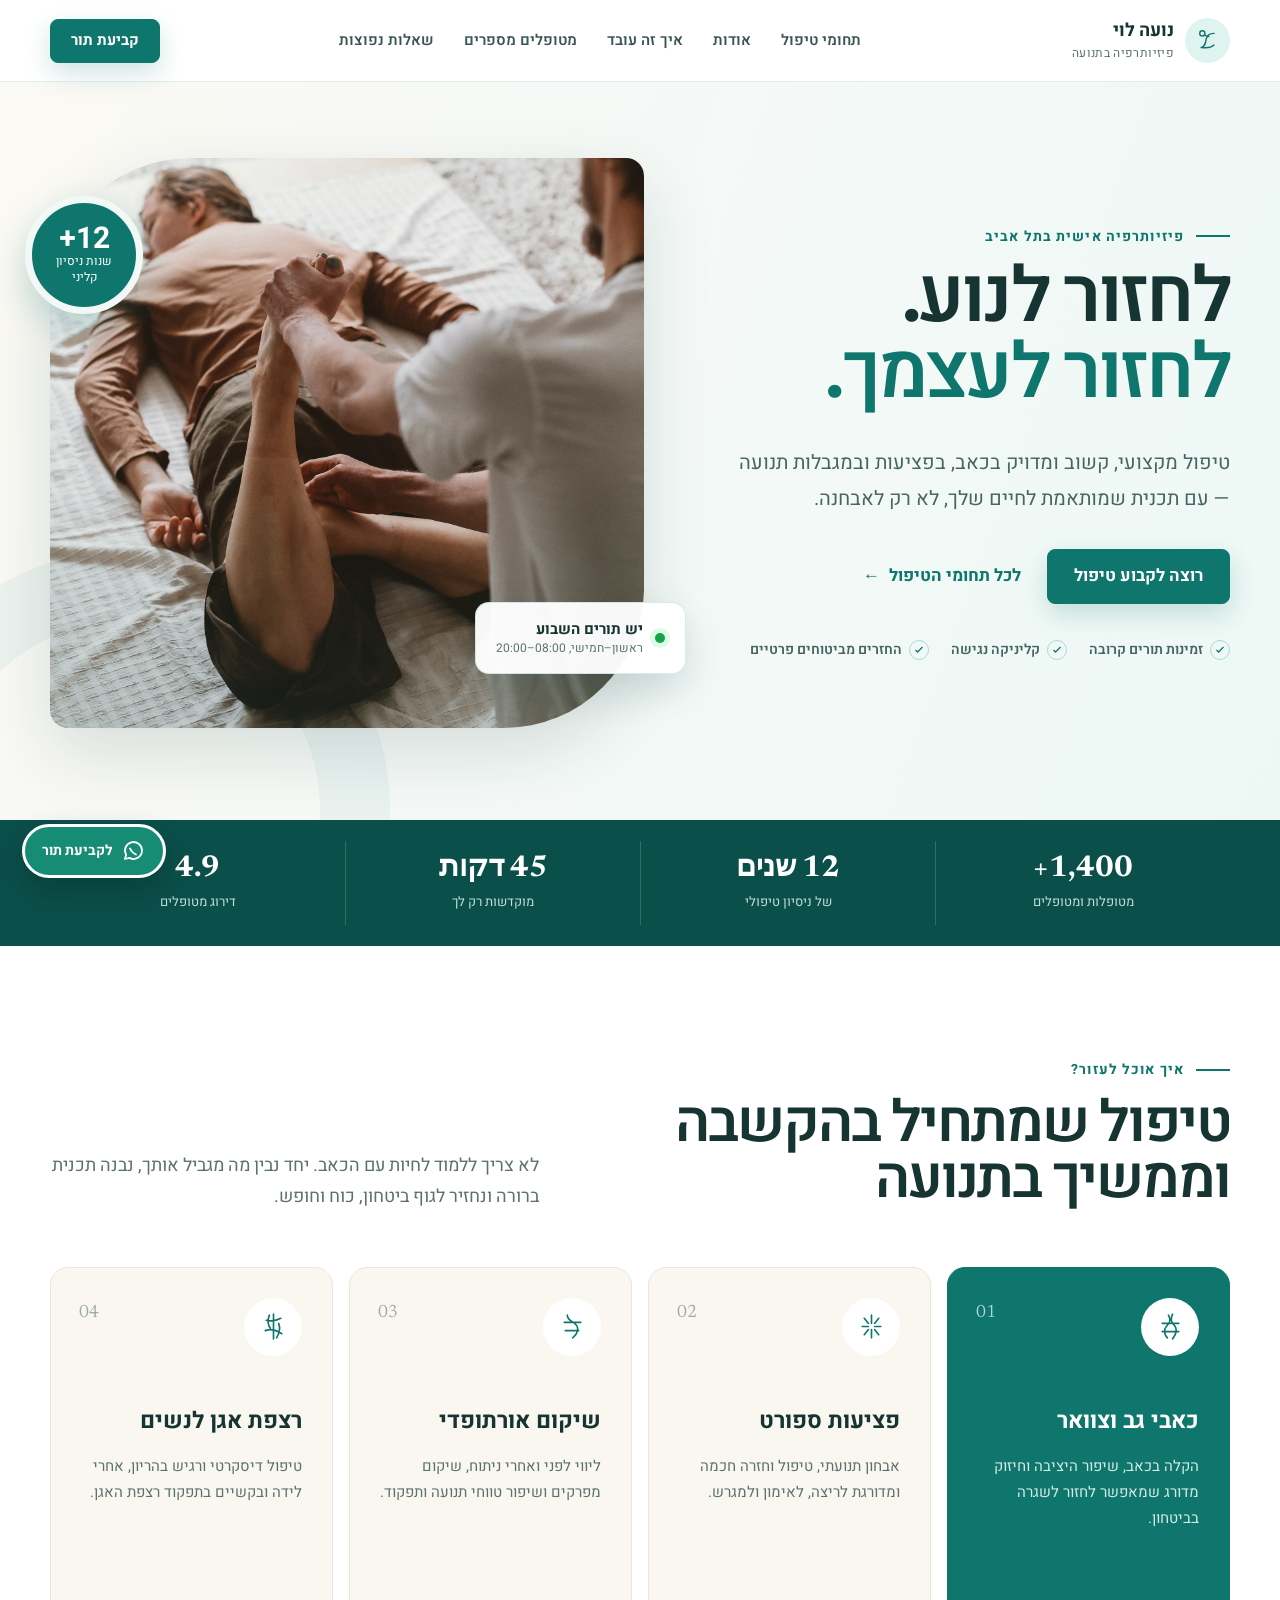
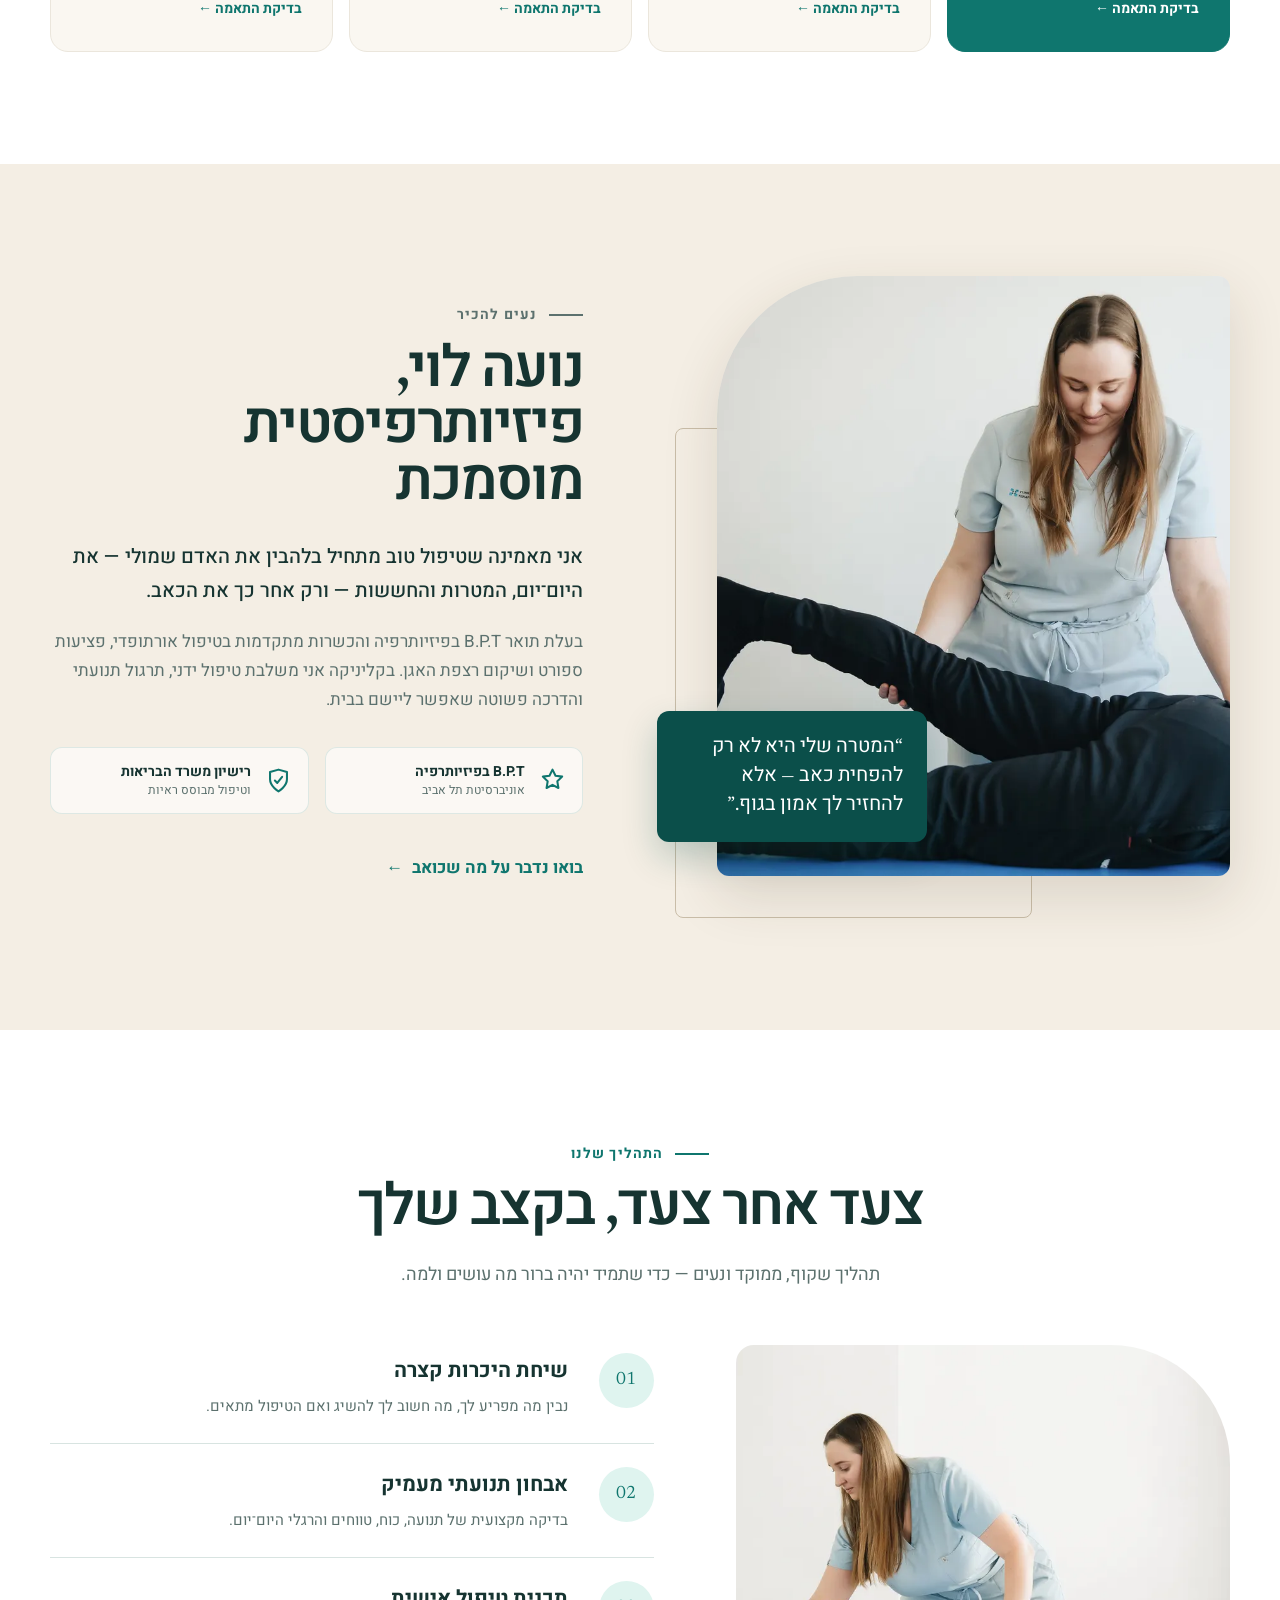
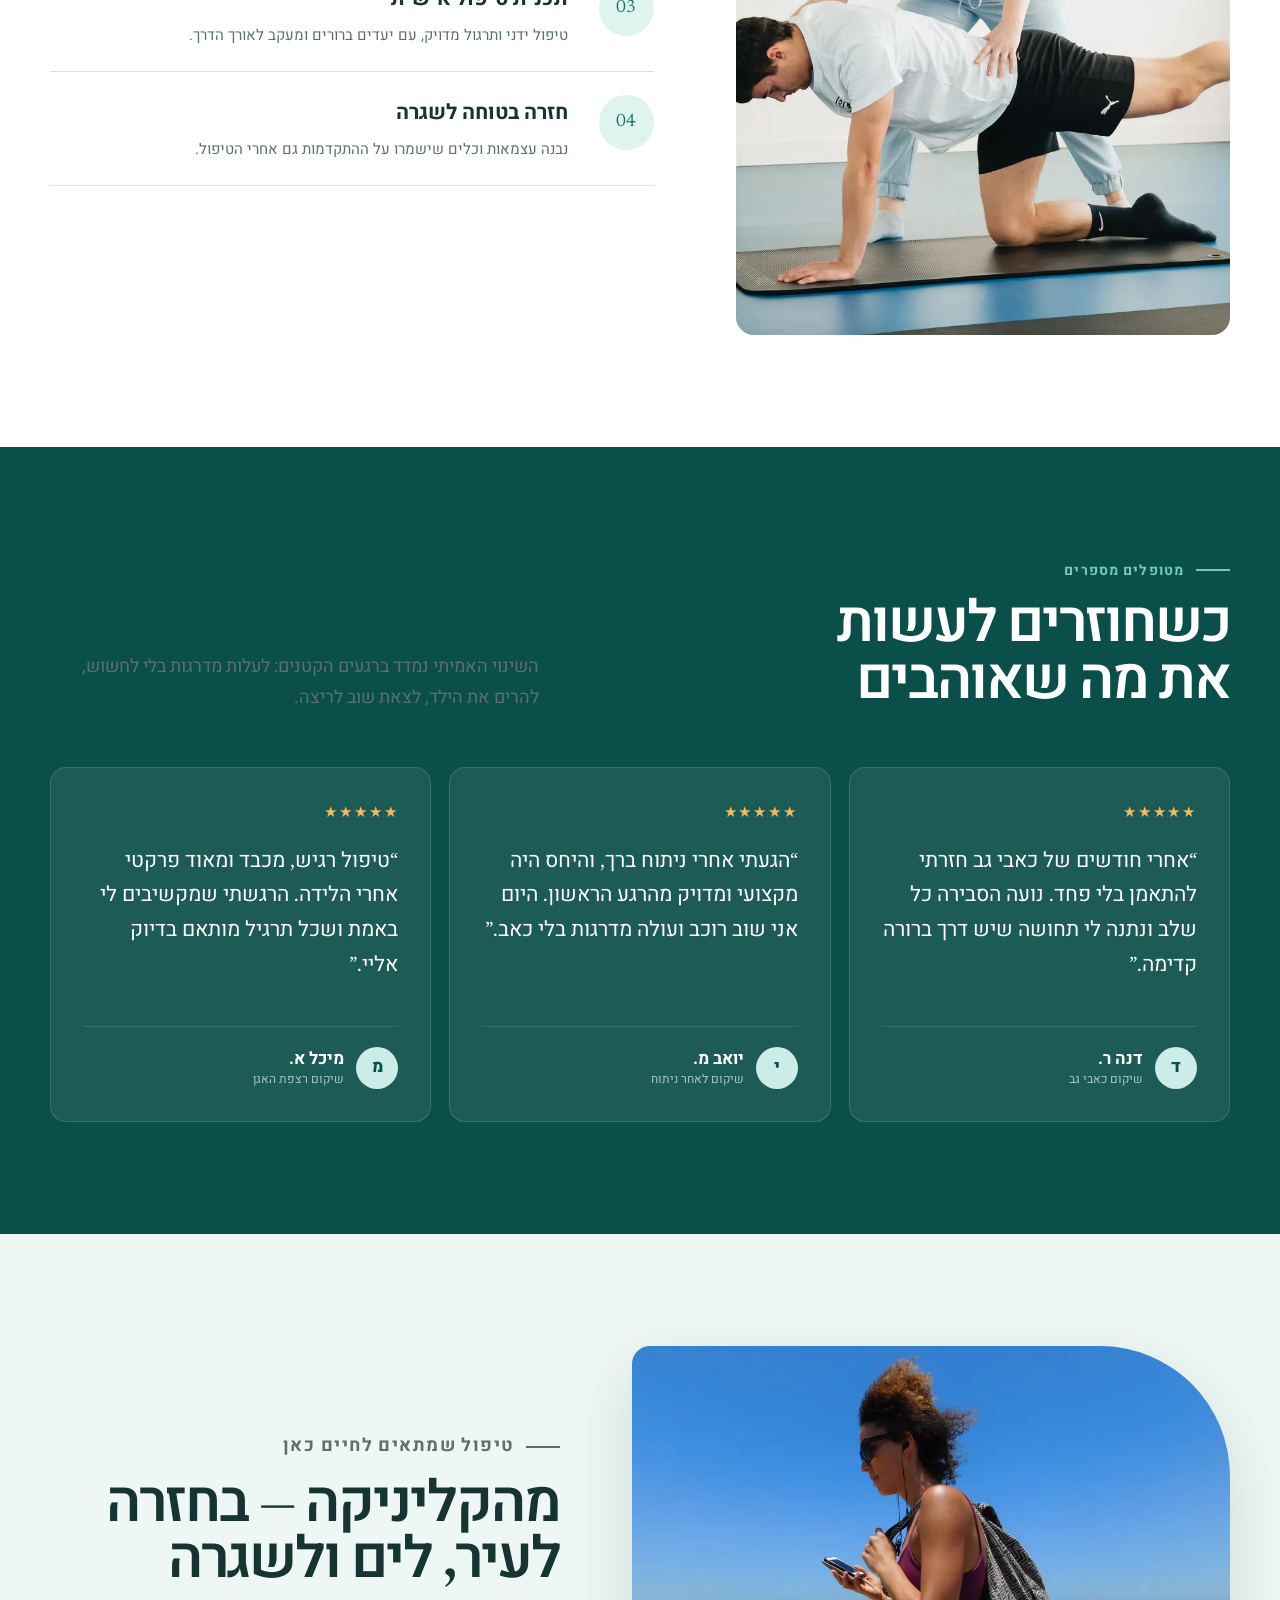
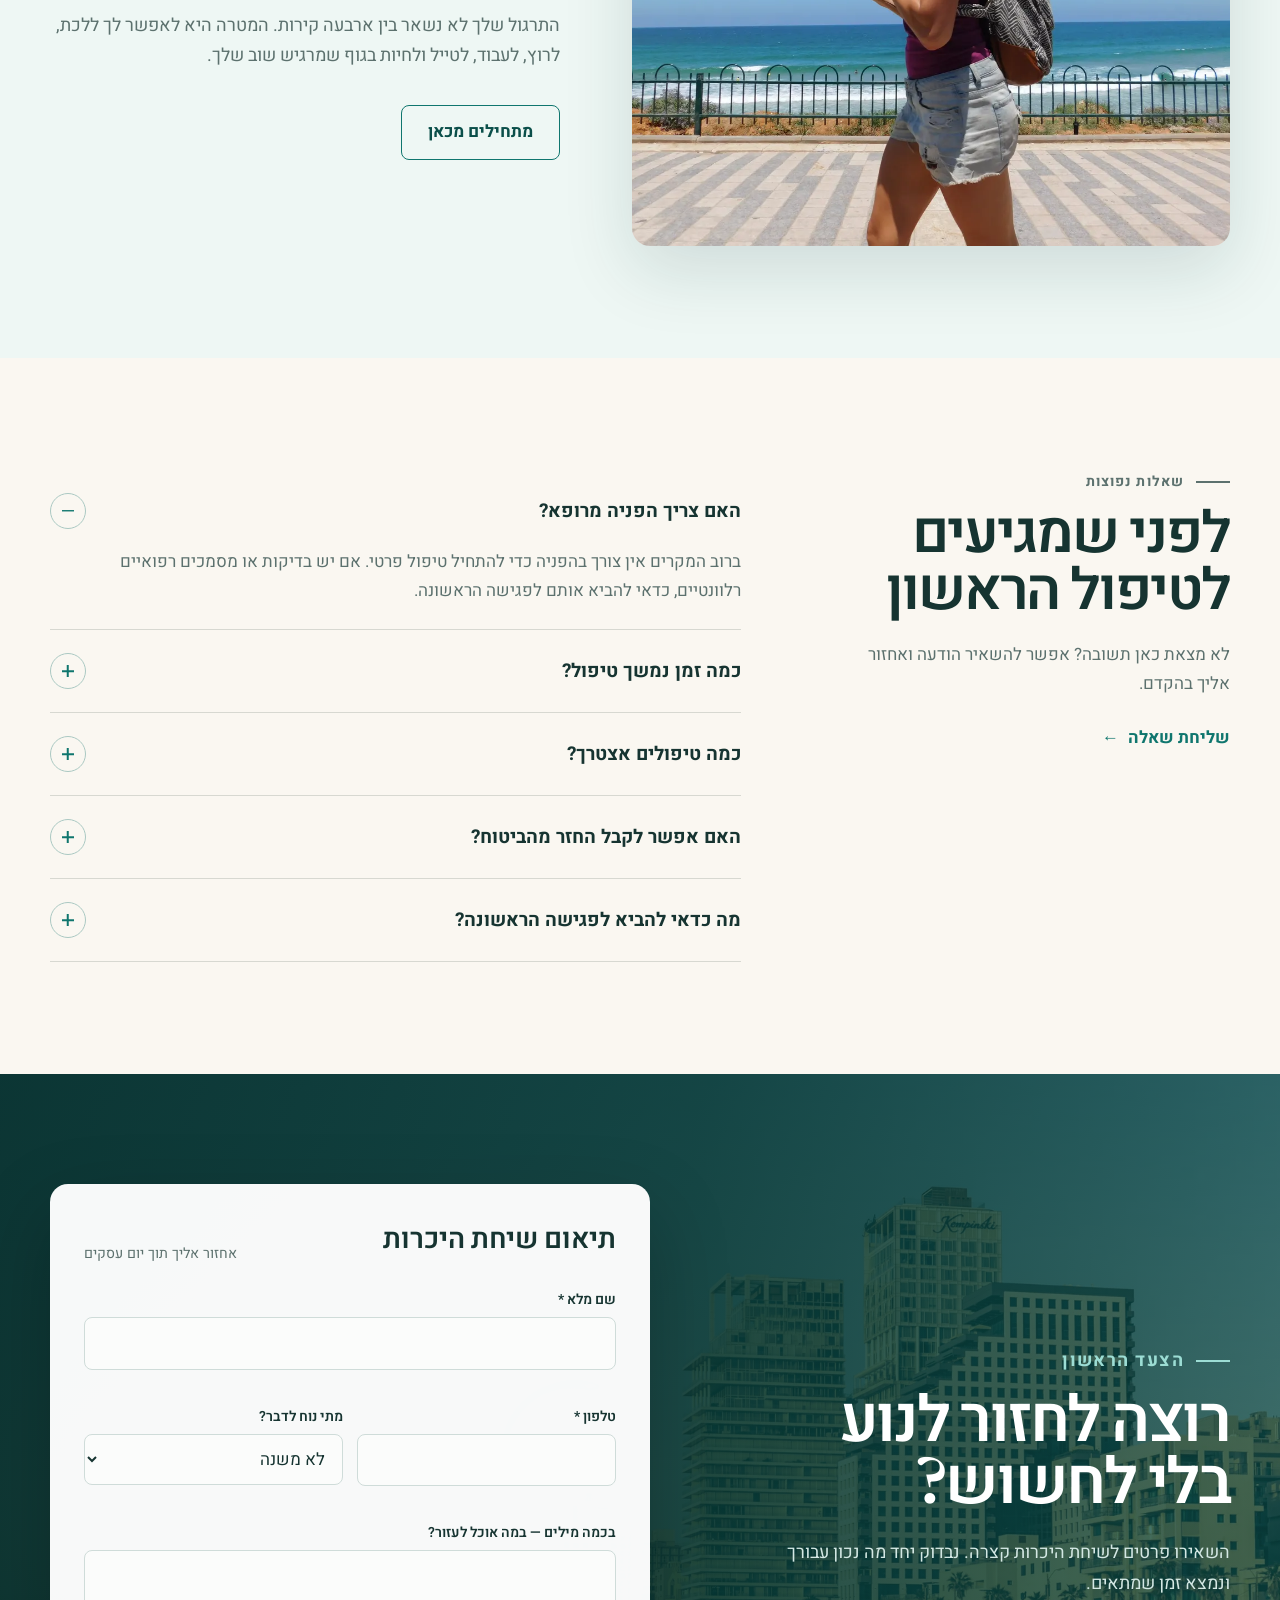
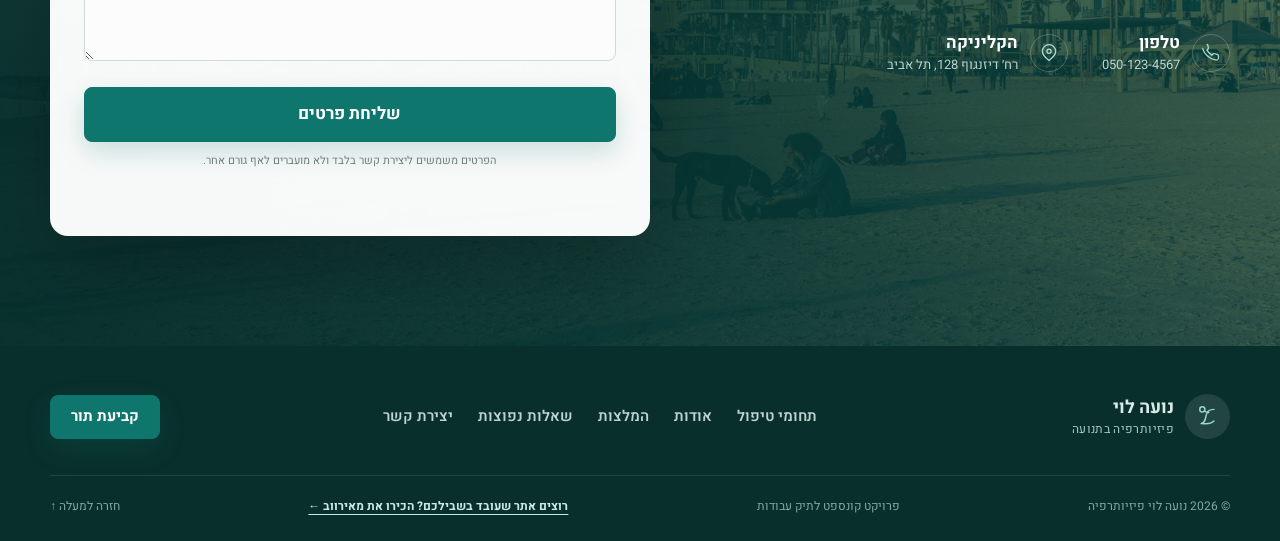
==== noa-physio-demo/index.html @ e61e82a4 "Host physiotherapy demo under Meirweb domain" ====
<!doctype html>
<html lang="he" dir="rtl">
<head>
  <meta charset="utf-8">
  <meta name="viewport" content="width=device-width, initial-scale=1">
  <meta name="theme-color" content="#0f766e">
  <meta name="description" content="נועה לוי — פיזיותרפיה אישית בתל אביב. טיפול בכאבים, פציעות ספורט ושיקום אורתופדי בגישה מקצועית וקשובה.">
  <title>נועה לוי | פיזיותרפיה בתל אביב</title>
  <link rel="preconnect" href="https://fonts.googleapis.com">
  <link rel="preconnect" href="https://fonts.gstatic.com" crossorigin>
  <link href="https://fonts.googleapis.com/css2?family=Heebo:wght@400;500;600;700;800&amp;family=Newsreader:opsz,wght@6..72,600&amp;display=swap" rel="stylesheet">
  <link rel="stylesheet" href="styles.css">
</head>
<body>
  <a class="skip-link" href="#main">דלגו לתוכן המרכזי</a>

  <header class="site-header" id="top">
    <div class="container nav-wrap">
      <a class="brand" href="#top" aria-label="נועה לוי פיזיותרפיה — דף הבית">
        <span class="brand-mark" aria-hidden="true">
          <svg viewBox="0 0 48 48" fill="none"><path d="M14 35c6-1 7-7 8-13 1-5 4-9 12-9M14 35c8 0 14 2 20-4M19 15c2 2 4 3 7 3"/><circle cx="16" cy="13" r="4"/></svg>
        </span>
        <span><strong>נועה לוי</strong><small>פיזיותרפיה בתנועה</small></span>
      </a>

      <button class="menu-toggle" type="button" aria-expanded="false" aria-controls="site-nav" aria-label="פתיחת תפריט">
        <span></span><span></span><span></span>
      </button>

      <nav class="site-nav" id="site-nav" aria-label="ניווט ראשי">
        <a href="#treatments">תחומי טיפול</a>
        <a href="#about">אודות</a>
        <a href="#process">איך זה עובד</a>
        <a href="#stories">מטופלים מספרים</a>
        <a href="#faq">שאלות נפוצות</a>
      </nav>

      <a class="button button-small nav-cta" href="#contact">קביעת תור</a>
    </div>
  </header>

  <main id="main">
    <section class="hero">
      <div class="container hero-grid">
        <div class="hero-copy">
          <div class="eyebrow"><span></span> פיזיותרפיה אישית בתל אביב</div>
          <h1>לחזור לנוע.<br><em>לחזור לעצמך.</em></h1>
          <p class="hero-lead">טיפול מקצועי, קשוב ומדויק בכאב, בפציעות ובמגבלות תנועה — עם תכנית שמותאמת לחיים שלך, לא רק לאבחנה.</p>
          <div class="hero-actions">
            <a class="button" href="#contact">רוצה לקבוע טיפול</a>
            <a class="text-link" href="#treatments">לכל תחומי הטיפול <span aria-hidden="true">←</span></a>
          </div>
          <ul class="hero-trust" aria-label="יתרונות הקליניקה">
            <li><svg viewBox="0 0 24 24" aria-hidden="true"><path d="m5 12 4 4L19 6"/></svg> זמינות תורים קרובה</li>
            <li><svg viewBox="0 0 24 24" aria-hidden="true"><path d="m5 12 4 4L19 6"/></svg> קליניקה נגישה</li>
            <li><svg viewBox="0 0 24 24" aria-hidden="true"><path d="m5 12 4 4L19 6"/></svg> החזרים מביטוחים פרטיים</li>
          </ul>
        </div>

        <div class="hero-media">
          <div class="hero-image-wrap">
            <img src="assets/images/hero-therapy.webp" alt="פיזיותרפיסטית מסייעת למטופלת בתרגיל מתיחה" width="1800" height="1200">
          </div>
          <div class="availability-card">
            <span class="status-dot" aria-hidden="true"></span>
            <div><strong>יש תורים השבוע</strong><small>ראשון–חמישי, 08:00–20:00</small></div>
          </div>
          <div class="experience-badge"><strong>12+</strong><span>שנות ניסיון<br>קליני</span></div>
        </div>
      </div>
      <div class="hero-shape" aria-hidden="true"></div>
    </section>

    <section class="trust-strip" aria-label="נתוני הקליניקה">
      <div class="container trust-grid">
        <div><strong>1,400+</strong><span>מטופלות ומטופלים</span></div>
        <div><strong>12 שנים</strong><span>של ניסיון טיפולי</span></div>
        <div><strong>45 דקות</strong><span>מוקדשות רק לך</span></div>
        <div><strong>4.9</strong><span>דירוג מטופלים</span></div>
      </div>
    </section>

    <section class="section treatments" id="treatments">
      <div class="container">
        <div class="section-heading split-heading">
          <div><p class="eyebrow"><span></span> איך אוכל לעזור?</p><h2>טיפול שמתחיל בהקשבה<br>וממשיך בתנועה</h2></div>
          <p>לא צריך ללמוד לחיות עם הכאב. יחד נבין מה מגביל אותך, נבנה תכנית ברורה ונחזיר לגוף ביטחון, כוח וחופש.</p>
        </div>

        <div class="treatment-grid">
          <article class="treatment-card featured">
            <div class="icon-circle"><svg viewBox="0 0 32 32" aria-hidden="true"><path d="M18 4c-2 4-2 7 1 10 4 4 3 9-1 14M14 5c3 5 1 8-2 11-3 3-2 8 1 11M8 13h16M8 21h16"/></svg></div>
            <span class="card-number">01</span><h3>כאבי גב וצוואר</h3><p>הקלה בכאב, שיפור היציבה וחיזוק מדורג שמאפשר לחזור לשגרה בביטחון.</p><a href="#contact">בדיקת התאמה <span aria-hidden="true">←</span></a>
          </article>
          <article class="treatment-card">
            <div class="icon-circle"><svg viewBox="0 0 32 32" aria-hidden="true"><path d="M16 5v8m0 6v8M9 8l4 5m6 6 4 5M23 8l-4 5m-6 6-4 5M7 16h6m6 0h6"/></svg></div>
            <span class="card-number">02</span><h3>פציעות ספורט</h3><p>אבחון תנועתי, טיפול וחזרה חכמה ומדורגת לריצה, לאימון ולמגרש.</p><a href="#contact">בדיקת התאמה <span aria-hidden="true">←</span></a>
          </article>
          <article class="treatment-card">
            <div class="icon-circle"><svg viewBox="0 0 32 32" aria-hidden="true"><path d="M11 5c0 7 10 6 10 13 0 4-2 7-5 9M8 12h16M9 20h13"/></svg></div>
            <span class="card-number">03</span><h3>שיקום אורתופדי</h3><p>ליווי לפני ואחרי ניתוח, שיקום מפרקים ושיפור טווחי תנועה ותפקוד.</p><a href="#contact">בדיקת התאמה <span aria-hidden="true">←</span></a>
          </article>
          <article class="treatment-card">
            <div class="icon-circle"><svg viewBox="0 0 32 32" aria-hidden="true"><path d="M16 4v24M9 10c5 1 9 1 14-2M8 20c5-2 10-1 16 3M12 5c-2 5-2 9 1 13M21 13c2 5 1 9-2 14"/></svg></div>
            <span class="card-number">04</span><h3>רצפת אגן לנשים</h3><p>טיפול דיסקרטי ורגיש בהריון, אחרי לידה ובקשיים בתפקוד רצפת האגן.</p><a href="#contact">בדיקת התאמה <span aria-hidden="true">←</span></a>
          </article>
        </div>
      </div>
    </section>

    <section class="section about" id="about">
      <div class="container about-grid">
        <div class="about-media">
          <img src="assets/images/about-therapy.webp" alt="טיפול פיזיותרפיה אישי בקליניקה" width="1400" height="933" loading="lazy">
          <div class="quote-note">“המטרה שלי היא לא רק להפחית כאב — אלא להחזיר לך אמון בגוף.”</div>
        </div>
        <div class="about-copy">
          <p class="eyebrow"><span></span> נעים להכיר</p>
          <h2>נועה לוי,<br>פיזיותרפיסטית מוסמכת</h2>
          <p class="large-copy">אני מאמינה שטיפול טוב מתחיל בלהבין את האדם שמולי — את היום־יום, המטרות והחששות — ורק אחר כך את הכאב.</p>
          <p>בעלת תואר B.P.T בפיזיותרפיה והכשרות מתקדמות בטיפול אורתופדי, פציעות ספורט ושיקום רצפת האגן. בקליניקה אני משלבת טיפול ידני, תרגול תנועתי והדרכה פשוטה שאפשר ליישם בבית.</p>
          <ul class="credentials">
            <li><svg viewBox="0 0 24 24" aria-hidden="true"><path d="m12 3 2.5 5 5.5.8-4 3.9.9 5.5L12 15.6 7.1 18.2l.9-5.5-4-3.9L9.5 8z"/></svg><span><strong>B.P.T בפיזיותרפיה</strong><small>אוניברסיטת תל אביב</small></span></li>
            <li><svg viewBox="0 0 24 24" aria-hidden="true"><path d="M12 21s7-4 7-10V5l-7-2-7 2v6c0 6 7 10 7 10Z"/><path d="m9 12 2 2 4-5"/></svg><span><strong>רישיון משרד הבריאות</strong><small>וטיפול מבוסס ראיות</small></span></li>
          </ul>
          <a class="text-link" href="#contact">בואו נדבר על מה שכואב <span aria-hidden="true">←</span></a>
        </div>
      </div>
    </section>

    <section class="section process" id="process">
      <div class="container">
        <div class="section-heading centered"><p class="eyebrow"><span></span> התהליך שלנו</p><h2>צעד אחר צעד, בקצב שלך</h2><p>תהליך שקוף, ממוקד ונעים — כדי שתמיד יהיה ברור מה עושים ולמה.</p></div>
        <div class="process-layout">
          <div class="process-image"><img src="assets/images/exercise-session.webp" alt="פיזיותרפיסטית מדריכה מטופל בתרגול שיקומי" width="1400" height="933" loading="lazy"></div>
          <ol class="steps-list">
            <li><span>01</span><div><h3>שיחת היכרות קצרה</h3><p>נבין מה מפריע לך, מה חשוב לך להשיג ואם הטיפול מתאים.</p></div></li>
            <li><span>02</span><div><h3>אבחון תנועתי מעמיק</h3><p>בדיקה מקצועית של תנועה, כוח, טווחים והרגלי היום־יום.</p></div></li>
            <li><span>03</span><div><h3>תכנית טיפול אישית</h3><p>טיפול ידני ותרגול מדויק, עם יעדים ברורים ומעקב לאורך הדרך.</p></div></li>
            <li><span>04</span><div><h3>חזרה בטוחה לשגרה</h3><p>נבנה עצמאות וכלים שישמרו על ההתקדמות גם אחרי הטיפול.</p></div></li>
          </ol>
        </div>
      </div>
    </section>

    <section class="section stories" id="stories">
      <div class="container">
        <div class="section-heading split-heading light-heading">
          <div><p class="eyebrow"><span></span> מטופלים מספרים</p><h2>כשחוזרים לעשות<br>את מה שאוהבים</h2></div>
          <p>השינוי האמיתי נמדד ברגעים הקטנים: לעלות מדרגות בלי לחשוש, להרים את הילד, לצאת שוב לריצה.</p>
        </div>
        <div class="stories-grid">
          <article class="story-card"><div class="stars" aria-label="5 מתוך 5 כוכבים">★★★★★</div><blockquote>“אחרי חודשים של כאבי גב חזרתי להתאמן בלי פחד. נועה הסבירה כל שלב ונתנה לי תחושה שיש דרך ברורה קדימה.”</blockquote><div class="story-person"><span>ד</span><div><strong>דנה ר.</strong><small>שיקום כאבי גב</small></div></div></article>
          <article class="story-card"><div class="stars" aria-label="5 מתוך 5 כוכבים">★★★★★</div><blockquote>“הגעתי אחרי ניתוח ברך, והיחס היה מקצועי ומדויק מהרגע הראשון. היום אני שוב רוכב ועולה מדרגות בלי כאב.”</blockquote><div class="story-person"><span>י</span><div><strong>יואב מ.</strong><small>שיקום לאחר ניתוח</small></div></div></article>
          <article class="story-card"><div class="stars" aria-label="5 מתוך 5 כוכבים">★★★★★</div><blockquote>“טיפול רגיש, מכבד ומאוד פרקטי אחרי הלידה. הרגשתי שמקשיבים לי באמת ושכל תרגיל מותאם בדיוק אליי.”</blockquote><div class="story-person"><span>מ</span><div><strong>מיכל א.</strong><small>שיקום רצפת האגן</small></div></div></article>
        </div>
      </div>
    </section>

    <section class="section local-life">
      <div class="container local-grid">
        <div class="local-photo"><img src="assets/images/active-life.webp" alt="אישה הולכת לאורך חוף תל אביב ביום שמש" width="1200" height="800" loading="lazy"></div>
        <div class="local-copy"><p class="eyebrow"><span></span> טיפול שמתאים לחיים כאן</p><h2>מהקליניקה — בחזרה לעיר, לים ולשגרה</h2><p>התרגול שלך לא נשאר בין ארבעה קירות. המטרה היא לאפשר לך ללכת, לרוץ, לעבוד, לטייל ולחיות בגוף שמרגיש שוב שלך.</p><a class="button button-outline" href="#contact">מתחילים מכאן</a></div>
      </div>
    </section>

    <section class="section faq" id="faq">
      <div class="container faq-grid">
        <div class="faq-heading"><p class="eyebrow"><span></span> שאלות נפוצות</p><h2>לפני שמגיעים<br>לטיפול הראשון</h2><p>לא מצאת כאן תשובה? אפשר להשאיר הודעה ואחזור אליך בהקדם.</p><a class="text-link" href="#contact">שליחת שאלה <span aria-hidden="true">←</span></a></div>
        <div class="accordion">
          <details open><summary>האם צריך הפניה מרופא?<span aria-hidden="true"></span></summary><p>ברוב המקרים אין צורך בהפניה כדי להתחיל טיפול פרטי. אם יש בדיקות או מסמכים רפואיים רלוונטיים, כדאי להביא אותם לפגישה הראשונה.</p></details>
          <details><summary>כמה זמן נמשך טיפול?<span aria-hidden="true"></span></summary><p>פגישה ראשונה נמשכת כ־60 דקות וכוללת תשאול ואבחון. טיפולי המשך נמשכים כ־45 דקות.</p></details>
          <details><summary>כמה טיפולים אצטרך?<span aria-hidden="true"></span></summary><p>מספר הטיפולים משתנה לפי סוג הבעיה, משך הכאב והמטרות שלך. לאחר האבחון נגדיר יחד הערכה ותכנית ברורה.</p></details>
          <details><summary>האם אפשר לקבל החזר מהביטוח?<span aria-hidden="true"></span></summary><p>מבוטחים רבים זכאים להחזר דרך ביטוחים פרטיים. בסיום הטיפול תקבלו חשבונית מסודרת להגשה לחברת הביטוח.</p></details>
          <details><summary>מה כדאי להביא לפגישה הראשונה?<span aria-hidden="true"></span></summary><p>בגדים נוחים שמאפשרים תנועה, בדיקות הדמיה או מסמכים רלוונטיים, ורשימה קצרה של הדברים שהיית רוצה לחזור לעשות.</p></details>
        </div>
      </div>
    </section>

    <section class="contact-section" id="contact">
      <div class="contact-bg" aria-hidden="true"><img src="assets/images/tel-aviv.webp" alt="" loading="lazy"></div>
      <div class="container contact-grid">
        <div class="contact-copy">
          <p class="eyebrow light"><span></span> הצעד הראשון</p>
          <h2>רוצה לחזור לנוע<br>בלי לחשוש?</h2>
          <p>השאירו פרטים לשיחת היכרות קצרה. נבדוק יחד מה נכון עבורך ונמצא זמן שמתאים.</p>
          <ul class="contact-details">
            <li><svg viewBox="0 0 24 24" aria-hidden="true"><path d="M21 15.5v3a2 2 0 0 1-2.2 2 19.8 19.8 0 0 1-8.6-3.1 19.4 19.4 0 0 1-6-6A19.8 19.8 0 0 1 1.1 2.8 2 2 0 0 1 3.1.6h3a2 2 0 0 1 2 1.7c.1 1 .4 2 .7 2.9a2 2 0 0 1-.4 2.1L7.1 8.6a16 16 0 0 0 6 6l1.3-1.3a2 2 0 0 1 2.1-.4c1 .4 1.9.6 2.9.7a2 2 0 0 1 1.6 1.9Z"/></svg><span><strong>טלפון</strong><small>050-123-4567</small></span></li>
            <li><svg viewBox="0 0 24 24" aria-hidden="true"><path d="M20 10c0 5-8 11-8 11S4 15 4 10a8 8 0 1 1 16 0Z"/><circle cx="12" cy="10" r="2.5"/></svg><span><strong>הקליניקה</strong><small>רח׳ דיזנגוף 128, תל אביב</small></span></li>
          </ul>
        </div>
        <form class="contact-form" id="appointment-form" novalidate>
          <div class="form-heading"><span>תיאום שיחת היכרות</span><small>אחזור אליך תוך יום עסקים</small></div>
          <div class="field"><label for="full-name">שם מלא *</label><input id="full-name" name="name" type="text" autocomplete="name" required><small class="field-error" id="name-error"></small></div>
          <div class="form-row">
            <div class="field"><label for="phone">טלפון *</label><input id="phone" name="phone" type="tel" inputmode="tel" autocomplete="tel" required><small class="field-error" id="phone-error"></small></div>
            <div class="field"><label for="contact-time">מתי נוח לדבר?</label><select id="contact-time" name="time"><option value="">לא משנה</option><option>בבוקר</option><option>בצהריים</option><option>בערב</option></select></div>
          </div>
          <div class="field"><label for="message">בכמה מילים — במה אוכל לעזור?</label><textarea id="message" name="message" rows="3"></textarea></div>
          <button class="button form-submit" type="submit">שליחת פרטים</button>
          <p class="form-note">הפרטים משמשים ליצירת קשר בלבד ולא מועברים לאף גורם אחר.</p>
          <p class="form-status" id="form-status" aria-live="polite"></p>
        </form>
      </div>
    </section>
  </main>

  <footer class="site-footer">
    <div class="container footer-main">
      <a class="brand footer-brand" href="#top"><span class="brand-mark" aria-hidden="true"><svg viewBox="0 0 48 48" fill="none"><path d="M14 35c6-1 7-7 8-13 1-5 4-9 12-9M14 35c8 0 14 2 20-4M19 15c2 2 4 3 7 3"/><circle cx="16" cy="13" r="4"/></svg></span><span><strong>נועה לוי</strong><small>פיזיותרפיה בתנועה</small></span></a>
      <nav aria-label="ניווט תחתון"><a href="#treatments">תחומי טיפול</a><a href="#about">אודות</a><a href="#stories">המלצות</a><a href="#faq">שאלות נפוצות</a><a href="#contact">יצירת קשר</a></nav>
      <a class="button button-small" href="#contact">קביעת תור</a>
    </div>
    <div class="container footer-bottom"><span>© 2026 נועה לוי פיזיותרפיה</span><span>פרויקט קונספט לתיק עבודות</span><a class="meirweb-credit" href="https://meirweb.co.il/?utm_source=noa_physio&amp;utm_medium=footer&amp;utm_campaign=site_credit" target="_blank" rel="noopener">רוצים אתר שעובד בשבילכם? הכירו את מאירווב ←</a><a href="#top">חזרה למעלה ↑</a></div>
  </footer>

  <a class="floating-contact" href="#contact" aria-label="מעבר לטופס קביעת תור"><svg viewBox="0 0 24 24" aria-hidden="true"><path d="M20 11.5a8.5 8.5 0 0 1-12.6 7.4L3 20l1.1-4.3A8.5 8.5 0 1 1 20 11.5Z"/><path d="M8 9.5c1.3 3 3 4.7 6 6"/></svg><span>לקביעת תור</span></a>
  <script src="script.js"></script>
</body>
</html>
---- noa-physio-demo/styles.css ----
:root {
  --primary: #0f766e;
  --primary-dark: #0b4f4a;
  --primary-soft: #dff4ef;
  --accent: #d97706;
  --sand: #f4eee4;
  --sand-light: #faf7f1;
  --ink: #163431;
  --muted: #5c716e;
  --white: #fff;
  --border: #d8e4e1;
  --shadow: 0 24px 70px rgba(15, 58, 54, .14);
  --radius: 22px;
  --container: 1180px;
}

* { box-sizing: border-box; }
html { scroll-behavior: smooth; scroll-padding-top: 92px; }
body { margin: 0; color: var(--ink); background: var(--white); font-family: "Heebo", Arial, sans-serif; font-size: 17px; line-height: 1.7; overflow-x: hidden; }
img { display: block; max-width: 100%; }
a { color: inherit; text-decoration: none; }
button, input, textarea, select { font: inherit; }
button, a { touch-action: manipulation; }
.container { width: min(calc(100% - 40px), var(--container)); margin-inline: auto; }
.section { padding: 112px 0; }
.skip-link { position: fixed; z-index: 2000; inset-block-start: 10px; inset-inline-start: 10px; transform: translateY(-150%); padding: 10px 18px; background: var(--ink); color: #fff; border-radius: 8px; }
.skip-link:focus { transform: none; }
:focus-visible { outline: 3px solid #f59e0b; outline-offset: 4px; }

.site-header { position: sticky; z-index: 1000; top: 0; height: 82px; display: flex; align-items: center; background: rgba(255,255,255,.94); border-bottom: 1px solid rgba(15,118,110,.12); backdrop-filter: blur(14px); }
.nav-wrap { display: flex; align-items: center; gap: 38px; }
.brand { display: inline-flex; align-items: center; gap: 11px; min-width: 190px; }
.brand-mark { width: 45px; height: 45px; display: grid; place-items: center; color: var(--primary); background: var(--primary-soft); border-radius: 50%; }
.brand-mark svg { width: 31px; height: 31px; stroke: currentColor; stroke-width: 2.2; stroke-linecap: round; stroke-linejoin: round; }
.brand strong, .brand small { display: block; line-height: 1.25; }
.brand strong { font-size: 18px; }
.brand small { margin-top: 3px; color: var(--muted); font-size: 12px; letter-spacing: .03em; }
.site-nav { display: flex; align-items: center; justify-content: center; gap: 30px; flex: 1; }
.site-nav a, .site-footer nav a { position: relative; color: #385653; font-size: 15px; font-weight: 600; transition: color .2s ease; }
.site-nav a::after { content: ""; position: absolute; right: 0; bottom: -8px; width: 0; height: 2px; background: var(--primary); transition: width .2s ease; }
.site-nav a:hover { color: var(--primary); }
.site-nav a:hover::after { width: 100%; }
.menu-toggle { display: none; width: 48px; height: 48px; padding: 12px; border: 0; background: transparent; cursor: pointer; }
.menu-toggle span { display: block; height: 2px; margin: 5px 0; background: var(--ink); transition: transform .2s ease, opacity .2s ease; }

.button { min-height: 52px; display: inline-flex; align-items: center; justify-content: center; gap: 8px; padding: 12px 26px; border: 1px solid var(--primary); border-radius: 8px; background: var(--primary); color: #fff; font-weight: 700; cursor: pointer; box-shadow: 0 10px 26px rgba(15,118,110,.2); transition: background .2s ease, border-color .2s ease, box-shadow .2s ease; }
.button:hover { background: var(--primary-dark); border-color: var(--primary-dark); box-shadow: 0 14px 32px rgba(15,78,74,.24); }
.button-small { min-height: 44px; padding: 8px 20px; font-size: 15px; }
.button-outline { background: transparent; color: var(--primary-dark); box-shadow: none; }
.button-outline:hover { color: #fff; }
.text-link { display: inline-flex; align-items: center; min-height: 44px; gap: 9px; color: var(--primary); font-weight: 700; }
.text-link span { transition: transform .2s ease; }
.text-link:hover span { transform: translateX(-4px); }

.hero { position: relative; min-height: 720px; display: flex; align-items: center; padding: 76px 0 92px; background: linear-gradient(110deg, #fbf9f4 0%, #f3f9f7 60%, #edf8f5 100%); overflow: hidden; }
.hero-grid { position: relative; z-index: 2; display: grid; grid-template-columns: .92fr 1.08fr; align-items: center; gap: 80px; }
.eyebrow { display: flex; align-items: center; gap: 12px; margin: 0 0 18px; color: var(--primary); font-size: 14px; font-weight: 700; letter-spacing: .08em; }
.eyebrow span { width: 34px; height: 2px; background: currentColor; }
.hero h1, .section-heading h2, .about-copy h2, .faq-heading h2, .contact-copy h2, .local-copy h2 { margin: 0; font-family: "Newsreader", "Heebo", serif; font-weight: 600; line-height: .98; letter-spacing: -.035em; }
.hero h1 { max-width: 620px; font-size: clamp(54px, 6vw, 84px); }
.hero h1 em { color: var(--primary); font-style: normal; }
.hero-lead { max-width: 580px; margin: 28px 0 32px; color: #496560; font-size: 20px; line-height: 1.8; }
.hero-actions { display: flex; align-items: center; gap: 26px; }
.hero-trust { display: flex; flex-wrap: wrap; gap: 22px; margin: 34px 0 0; padding: 0; list-style: none; color: #45635f; font-size: 14px; font-weight: 600; }
.hero-trust li { display: flex; align-items: center; gap: 7px; }
.hero-trust svg { width: 20px; height: 20px; padding: 3px; stroke: var(--primary); stroke-width: 2.5; fill: none; border: 1px solid #a9d9d0; border-radius: 50%; }
.hero-media { position: relative; min-width: 0; }
.hero-image-wrap { position: relative; height: 570px; overflow: hidden; border-radius: 140px 18px 140px 18px; box-shadow: var(--shadow); }
.hero-image-wrap::after { content: ""; position: absolute; inset: 0; background: linear-gradient(to top, rgba(11,79,74,.13), transparent 45%); }
.hero-image-wrap img { width: 100%; height: 100%; object-fit: cover; object-position: center; }
.availability-card { position: absolute; right: -42px; bottom: 54px; display: flex; align-items: center; gap: 12px; padding: 16px 20px; background: rgba(255,255,255,.96); border: 1px solid rgba(15,118,110,.15); border-radius: 14px; box-shadow: 0 16px 40px rgba(14,70,66,.16); }
.availability-card strong, .availability-card small { display: block; line-height: 1.4; }
.availability-card strong { font-size: 15px; }
.availability-card small { color: var(--muted); font-size: 12px; }
.status-dot { width: 10px; height: 10px; background: #16a34a; border-radius: 50%; box-shadow: 0 0 0 5px #dcfce7; }
.experience-badge { position: absolute; left: -25px; top: 38px; width: 118px; height: 118px; display: grid; align-content: center; justify-content: center; padding: 12px; color: #fff; background: var(--primary); border: 7px solid #f1f8f6; border-radius: 50%; text-align: center; box-shadow: 0 14px 36px rgba(15,118,110,.22); }
.experience-badge strong { display: block; font-size: 30px; line-height: 1; }
.experience-badge span { font-size: 12px; line-height: 1.3; }
.hero-shape { position: absolute; left: -130px; bottom: -250px; width: 520px; height: 520px; border: 70px solid rgba(15,118,110,.05); border-radius: 50%; }

.trust-strip { background: var(--primary-dark); color: #fff; }
.trust-grid { display: grid; grid-template-columns: repeat(4, 1fr); min-height: 126px; align-items: center; }
.trust-grid div { padding: 12px 28px; text-align: center; border-left: 1px solid rgba(255,255,255,.16); }
.trust-grid div:last-child { border-left: 0; }
.trust-grid strong, .trust-grid span { display: block; }
.trust-grid strong { font-family: "Newsreader", serif; font-size: 30px; line-height: 1.1; }
.trust-grid span { margin-top: 5px; color: #bfe1dc; font-size: 13px; }

.section-heading { margin-bottom: 54px; }
.split-heading { display: grid; grid-template-columns: 1fr .8fr; align-items: end; gap: 80px; }
.section-heading h2, .about-copy h2, .faq-heading h2, .local-copy h2 { font-size: clamp(42px, 4.5vw, 61px); }
.section-heading > p:last-child, .split-heading > p { max-width: 540px; margin: 0; color: var(--muted); font-size: 18px; }
.centered { max-width: 720px; margin-inline: auto; text-align: center; }
.centered .eyebrow { justify-content: center; }
.centered > p:last-child { margin: 20px auto 0; }
.treatments { background: var(--white); }
.treatment-grid { display: grid; grid-template-columns: repeat(4, 1fr); gap: 16px; }
.treatment-card { position: relative; min-height: 385px; display: flex; flex-direction: column; align-items: flex-start; padding: 30px; overflow: hidden; background: var(--sand-light); border: 1px solid #ebe6dc; border-radius: 18px; transition: border-color .2s ease, box-shadow .2s ease; }
.treatment-card:hover { border-color: #9bcfc6; box-shadow: 0 20px 40px rgba(18,73,68,.1); }
.treatment-card.featured { color: #fff; background: var(--primary); border-color: var(--primary); }
.icon-circle { width: 58px; height: 58px; display: grid; place-items: center; margin-bottom: 46px; background: #fff; color: var(--primary); border-radius: 50%; }
.icon-circle svg { width: 33px; height: 33px; fill: none; stroke: currentColor; stroke-width: 1.6; stroke-linecap: round; stroke-linejoin: round; }
.card-number { position: absolute; top: 30px; left: 28px; color: #9ba9a6; font-family: "Newsreader", serif; font-size: 18px; }
.featured .card-number { color: #a9d8d1; }
.treatment-card h3 { margin: 0 0 12px; font-size: 23px; }
.treatment-card p { margin: 0 0 20px; color: var(--muted); font-size: 15px; line-height: 1.75; }
.featured p { color: #d4ebe7; }
.treatment-card a { margin-top: auto; color: var(--primary); font-size: 14px; font-weight: 700; }
.featured a { color: #fff; }

.about { background: var(--sand); }
.about-grid { display: grid; grid-template-columns: 1.02fr .98fr; align-items: center; gap: 92px; }
.about-media { position: relative; padding: 0 0 42px 42px; }
.about-media::before { content: ""; position: absolute; left: 0; bottom: 0; width: 64%; height: 76%; border: 1px solid #c9bda8; border-radius: 8px; }
.about-media img { position: relative; z-index: 1; width: 100%; height: 600px; object-fit: cover; border-radius: 140px 12px 12px 12px; box-shadow: 0 20px 55px rgba(63,49,30,.14); }
.quote-note { position: absolute; z-index: 2; left: -18px; bottom: 76px; width: 270px; padding: 22px 24px; color: #fff; background: var(--primary-dark); border-radius: 12px; font-family: "Newsreader", "Heebo", serif; font-size: 20px; line-height: 1.45; box-shadow: 0 15px 35px rgba(11,79,74,.24); }
.about-copy h2 { margin-bottom: 26px; }
.about-copy > p { color: var(--muted); }
.about-copy .large-copy { color: var(--ink); font-size: 20px; font-weight: 500; }
.credentials { display: grid; grid-template-columns: 1fr 1fr; gap: 16px; margin: 32px 0; padding: 0; list-style: none; }
.credentials li { display: flex; align-items: center; gap: 13px; padding: 15px; background: rgba(255,255,255,.6); border: 1px solid rgba(15,118,110,.12); border-radius: 12px; }
.credentials svg { width: 29px; height: 29px; flex: 0 0 auto; fill: none; stroke: var(--primary); stroke-width: 1.7; stroke-linecap: round; stroke-linejoin: round; }
.credentials strong, .credentials small { display: block; line-height: 1.35; }
.credentials strong { font-size: 14px; }
.credentials small { color: var(--muted); font-size: 12px; }

.process { background: #fff; }
.process-layout { display: grid; grid-template-columns: .9fr 1.1fr; align-items: stretch; gap: 82px; }
.process-image { min-height: 590px; overflow: hidden; border-radius: 18px 120px 18px 18px; }
.process-image img { width: 100%; height: 100%; object-fit: cover; }
.steps-list { margin: 0; padding: 0; list-style: none; }
.steps-list li { display: grid; grid-template-columns: 62px 1fr; gap: 24px; padding: 23px 0; border-bottom: 1px solid var(--border); }
.steps-list li:first-child { padding-top: 8px; }
.steps-list > li > span { width: 55px; height: 55px; display: grid; place-items: center; color: var(--primary); background: var(--primary-soft); border-radius: 50%; font-family: "Newsreader", serif; font-size: 18px; }
.steps-list h3 { margin: 0 0 6px; font-size: 21px; }
.steps-list p { margin: 0; color: var(--muted); font-size: 15px; }

.stories { color: #fff; background: var(--primary-dark); }
.light-heading .eyebrow { color: #75c8bd; }
.light-heading > p { color: #c0d7d3; }
.stories-grid { display: grid; grid-template-columns: repeat(3, 1fr); gap: 18px; }
.story-card { padding: 32px; background: rgba(255,255,255,.07); border: 1px solid rgba(255,255,255,.13); border-radius: 16px; }
.stars { color: #f2b95e; letter-spacing: .12em; font-size: 15px; }
.story-card blockquote { min-height: 155px; margin: 20px 0 25px; font-family: "Newsreader", "Heebo", serif; font-size: 21px; line-height: 1.65; }
.story-person { display: flex; align-items: center; gap: 12px; padding-top: 20px; border-top: 1px solid rgba(255,255,255,.12); }
.story-person > span { width: 42px; height: 42px; display: grid; place-items: center; background: #ccece7; color: var(--primary-dark); border-radius: 50%; font-weight: 800; }
.story-person strong, .story-person small { display: block; line-height: 1.4; }
.story-person small { color: #a9c9c4; font-size: 12px; }

.local-life { background: #eef7f4; }
.local-grid { display: grid; grid-template-columns: 1.08fr .92fr; align-items: center; gap: 72px; }
.local-photo { height: 500px; overflow: hidden; border-radius: 18px 130px 18px 18px; box-shadow: var(--shadow); }
.local-photo img { width: 100%; height: 100%; object-fit: cover; }
.local-copy p { color: var(--muted); font-size: 18px; }
.local-copy .button { margin-top: 15px; }

.faq { background: var(--sand-light); }
.faq-grid { display: grid; grid-template-columns: .72fr 1.28fr; gap: 100px; }
.faq-heading { position: sticky; top: 115px; align-self: start; }
.faq-heading > p { color: var(--muted); }
.accordion details { border-bottom: 1px solid #d7d8d1; }
.accordion summary { min-height: 82px; display: flex; align-items: center; justify-content: space-between; gap: 20px; padding: 20px 0; font-size: 19px; font-weight: 700; cursor: pointer; list-style: none; }
.accordion summary::-webkit-details-marker { display: none; }
.accordion summary span { position: relative; width: 36px; height: 36px; flex: 0 0 auto; border: 1px solid #aac8c2; border-radius: 50%; }
.accordion summary span::before, .accordion summary span::after { content: ""; position: absolute; top: 50%; left: 50%; width: 12px; height: 1.5px; background: var(--primary); transform: translate(-50%, -50%); transition: transform .2s ease; }
.accordion summary span::after { transform: translate(-50%, -50%) rotate(90deg); }
.accordion details[open] summary span::after { transform: translate(-50%, -50%) rotate(0); }
.accordion details p { max-width: 680px; margin: -4px 0 24px; color: var(--muted); }

.contact-section { position: relative; padding: 110px 0; overflow: hidden; color: #fff; background: var(--primary-dark); }
.contact-bg { position: absolute; inset: 0; }
.contact-bg::after { content: ""; position: absolute; inset: 0; background: linear-gradient(90deg, rgba(5,48,45,.94), rgba(7,58,54,.88) 55%, rgba(10,73,68,.72)); }
.contact-bg img { width: 100%; height: 100%; object-fit: cover; filter: saturate(.7); }
.contact-grid { position: relative; z-index: 1; display: grid; grid-template-columns: .9fr 1.1fr; align-items: center; gap: 90px; }
.eyebrow.light { color: #9cddd4; }
.contact-copy h2 { color: #fff; font-size: clamp(50px, 5vw, 68px); }
.contact-copy > p { max-width: 490px; color: #d4e8e4; font-size: 18px; }
.contact-details { display: flex; gap: 34px; margin: 32px 0 0; padding: 0; list-style: none; }
.contact-details li { display: flex; align-items: center; gap: 12px; }
.contact-details svg { width: 38px; height: 38px; padding: 8px; fill: none; stroke: #a5ddd5; stroke-width: 1.6; border: 1px solid rgba(255,255,255,.22); border-radius: 50%; }
.contact-details strong, .contact-details small { display: block; line-height: 1.45; }
.contact-details small { color: #b8d6d1; font-size: 13px; }
.contact-form { padding: 34px; color: var(--ink); background: rgba(255,255,255,.97); border-radius: 18px; box-shadow: 0 30px 80px rgba(0,0,0,.24); }
.form-heading { display: flex; justify-content: space-between; align-items: end; gap: 20px; margin-bottom: 22px; }
.form-heading span { font-family: "Newsreader", "Heebo", serif; font-size: 28px; font-weight: 600; }
.form-heading small { color: var(--muted); }
.form-row { display: grid; grid-template-columns: 1fr 1fr; gap: 14px; }
.field { margin-bottom: 14px; }
.field label { display: block; margin-bottom: 5px; font-size: 14px; font-weight: 600; }
.field input, .field textarea, .field select { width: 100%; min-height: 48px; padding: 11px 13px; color: var(--ink); background: #fbfcfb; border: 1px solid #cfdcd9; border-radius: 8px; outline: none; transition: border-color .2s ease, box-shadow .2s ease; }
.field textarea { resize: vertical; }
.field input:focus, .field textarea:focus, .field select:focus { border-color: var(--primary); box-shadow: 0 0 0 3px rgba(15,118,110,.12); }
.field input[aria-invalid="true"] { border-color: #b91c1c; }
.field-error { display: block; min-height: 18px; margin-top: 3px; color: #b91c1c; font-size: 12px; }
.form-submit { width: 100%; margin-top: 2px; }
.form-note { margin: 10px 0 0; color: #6d7e7b; font-size: 11px; text-align: center; }
.form-status { min-height: 24px; margin: 8px 0 0; color: var(--primary); font-size: 14px; font-weight: 700; text-align: center; }

.site-footer { padding: 48px 0 24px; background: #092f2c; color: #d8ebe8; }
.footer-main { display: flex; align-items: center; justify-content: space-between; gap: 30px; padding-bottom: 36px; }
.footer-brand .brand-mark { background: rgba(255,255,255,.1); color: #9ad7ce; }
.footer-brand small { color: #a8c9c4; }
.site-footer nav { display: flex; gap: 25px; }
.site-footer nav a { color: #bcd4d0; }
.footer-bottom { display: flex; justify-content: space-between; gap: 20px; padding-top: 20px; color: #82a8a2; border-top: 1px solid rgba(255,255,255,.1); font-size: 12px; }
.footer-bottom .meirweb-credit { color: #c9e9e4; font-weight: 700; text-decoration: underline; text-underline-offset: 4px; transition: color .2s ease; }
.footer-bottom .meirweb-credit:hover { color: #fff; }
.floating-contact { position: fixed; z-index: 900; left: 22px; bottom: 22px; min-height: 54px; display: flex; align-items: center; gap: 9px; padding: 10px 17px; color: #fff; background: #168c75; border: 3px solid #fff; border-radius: 30px; box-shadow: 0 12px 32px rgba(0,0,0,.2); font-size: 14px; font-weight: 700; }
.floating-contact svg { width: 24px; height: 24px; fill: none; stroke: currentColor; stroke-width: 1.8; stroke-linecap: round; stroke-linejoin: round; }

@media (max-width: 1060px) {
  .nav-wrap { gap: 18px; }
  .site-nav { gap: 18px; }
  .hero-grid { gap: 42px; }
  .hero-image-wrap { height: 510px; }
  .treatment-grid { grid-template-columns: 1fr 1fr; }
  .about-grid, .process-layout, .contact-grid { gap: 52px; }
  .site-footer nav { display: none; }
}

@media (max-width: 820px) {
  .section { padding: 82px 0; }
  .site-header { height: 74px; }
  .menu-toggle { display: block; margin-inline-start: auto; }
  .site-nav { position: fixed; inset: 74px 0 auto; display: grid; gap: 0; padding: 12px 20px 22px; background: #fff; border-bottom: 1px solid var(--border); box-shadow: 0 18px 38px rgba(14,61,57,.12); transform: translateY(-130%); opacity: 0; visibility: hidden; transition: transform .25s ease, opacity .25s ease, visibility .25s; }
  .site-nav.open { transform: none; opacity: 1; visibility: visible; }
  .site-nav a { min-height: 48px; display: flex; align-items: center; border-bottom: 1px solid #edf1ef; }
  .nav-cta { display: none; }
  .menu-toggle[aria-expanded="true"] span:nth-child(1) { transform: translateY(7px) rotate(45deg); }
  .menu-toggle[aria-expanded="true"] span:nth-child(2) { opacity: 0; }
  .menu-toggle[aria-expanded="true"] span:nth-child(3) { transform: translateY(-7px) rotate(-45deg); }
  .hero { padding: 58px 0 70px; }
  .hero-grid, .about-grid, .process-layout, .local-grid, .faq-grid, .contact-grid { grid-template-columns: 1fr; }
  .hero-copy { text-align: center; }
  .hero-copy .eyebrow, .hero-actions, .hero-trust { justify-content: center; }
  .hero-lead { margin-inline: auto; }
  .hero-media { width: min(100%, 620px); margin-inline: auto; }
  .hero-image-wrap { height: 520px; }
  .availability-card { right: 15px; }
  .experience-badge { left: 4px; }
  .trust-grid { grid-template-columns: 1fr 1fr; padding: 18px 0; }
  .trust-grid div { min-height: 84px; display: grid; align-content: center; }
  .trust-grid div:nth-child(2) { border-left: 0; }
  .trust-grid div:nth-child(-n+2) { border-bottom: 1px solid rgba(255,255,255,.14); }
  .split-heading { grid-template-columns: 1fr; gap: 22px; }
  .about-grid { gap: 56px; }
  .about-media { max-width: 620px; margin-inline: auto; }
  .process-image { min-height: 460px; order: 2; }
  .stories-grid { grid-template-columns: 1fr; }
  .story-card blockquote { min-height: auto; }
  .local-grid { gap: 46px; }
  .faq-grid { gap: 38px; }
  .faq-heading { position: static; }
  .contact-grid { gap: 50px; }
}

@media (max-width: 560px) {
  body { font-size: 16px; }
  .container { width: min(calc(100% - 30px), var(--container)); }
  .section { padding: 70px 0; }
  .brand { min-width: 0; }
  .brand-mark { width: 40px; height: 40px; }
  .brand strong { font-size: 16px; }
  .brand small { font-size: 11px; }
  .hero { min-height: 0; padding-top: 44px; }
  .hero-grid { gap: 42px; }
  .hero h1 { font-size: 50px; }
  .hero-lead { margin-top: 22px; font-size: 17px; }
  .hero-actions { flex-direction: column; gap: 8px; }
  .hero-actions .button { width: 100%; }
  .hero-trust { display: grid; gap: 10px; text-align: right; }
  .hero-image-wrap { height: 390px; border-radius: 90px 14px 90px 14px; }
  .experience-badge { top: 20px; width: 94px; height: 94px; border-width: 5px; }
  .experience-badge strong { font-size: 24px; }
  .availability-card { right: 10px; bottom: 18px; padding: 12px 14px; }
  .trust-grid strong { font-size: 25px; }
  .trust-grid div { padding: 8px; }
  .section-heading h2, .about-copy h2, .faq-heading h2, .local-copy h2 { font-size: 42px; }
  .section-heading { margin-bottom: 38px; }
  .treatment-grid { grid-template-columns: 1fr; }
  .treatment-card { min-height: 340px; }
  .about-media { padding: 0 0 28px 20px; }
  .about-media img { height: 440px; border-radius: 90px 12px 12px 12px; }
  .quote-note { left: 0; bottom: 45px; width: 230px; font-size: 18px; }
  .credentials { grid-template-columns: 1fr; }
  .process-layout { gap: 38px; }
  .process-image { min-height: 380px; border-radius: 14px 80px 14px 14px; }
  .steps-list li { grid-template-columns: 52px 1fr; gap: 15px; }
  .steps-list > li > span { width: 48px; height: 48px; }
  .local-photo { height: 390px; border-radius: 14px 80px 14px 14px; }
  .accordion summary { min-height: 74px; font-size: 17px; }
  .contact-section { padding: 74px 0; }
  .contact-copy h2 { font-size: 48px; }
  .contact-details { flex-direction: column; gap: 16px; }
  .contact-form { padding: 24px 18px; }
  .form-heading { align-items: start; flex-direction: column; gap: 2px; }
  .form-row { grid-template-columns: 1fr; gap: 0; }
  .footer-main { flex-direction: column; align-items: flex-start; }
  .footer-bottom { flex-direction: column; gap: 5px; }
  .floating-contact { width: 54px; height: 54px; justify-content: center; padding: 0; }
  .floating-contact span { display: none; }
}

@media (prefers-reduced-motion: reduce) {
  *, *::before, *::after { scroll-behavior: auto !important; transition-duration: .01ms !important; animation-duration: .01ms !important; }
}
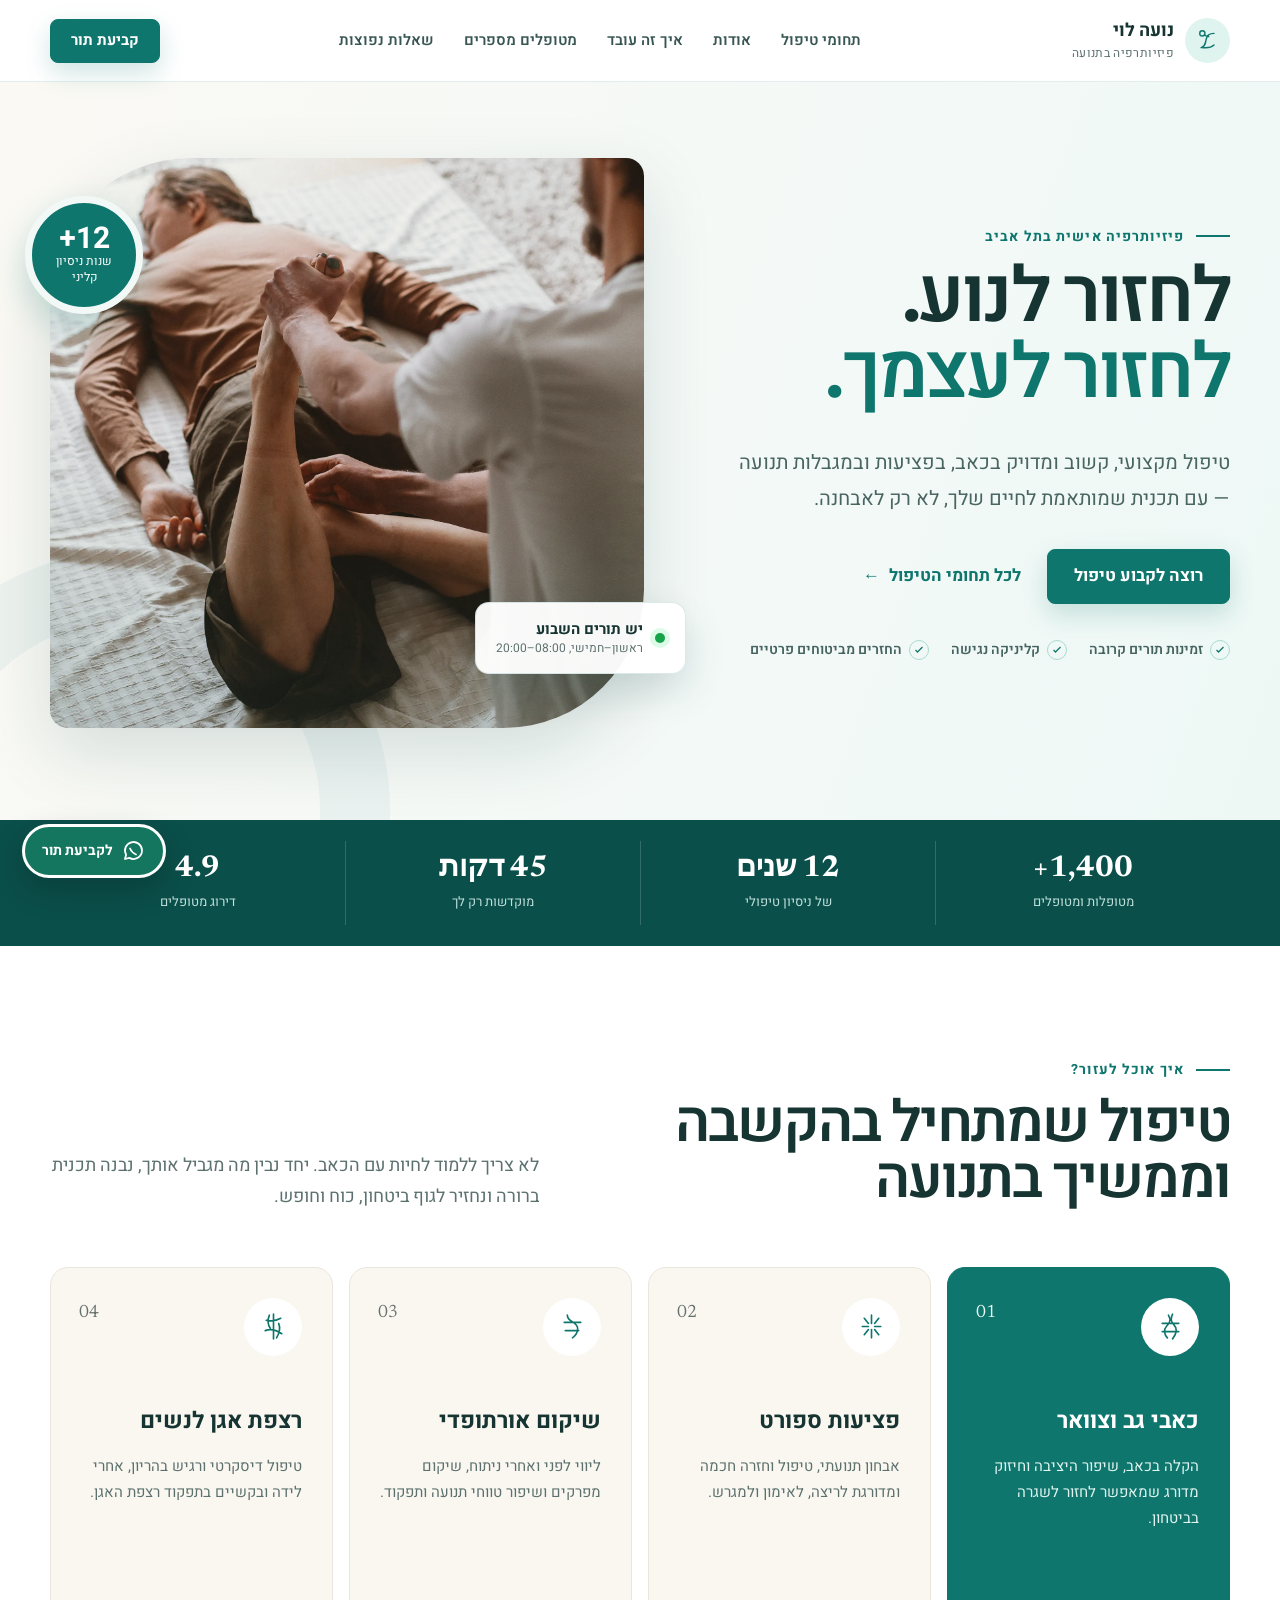
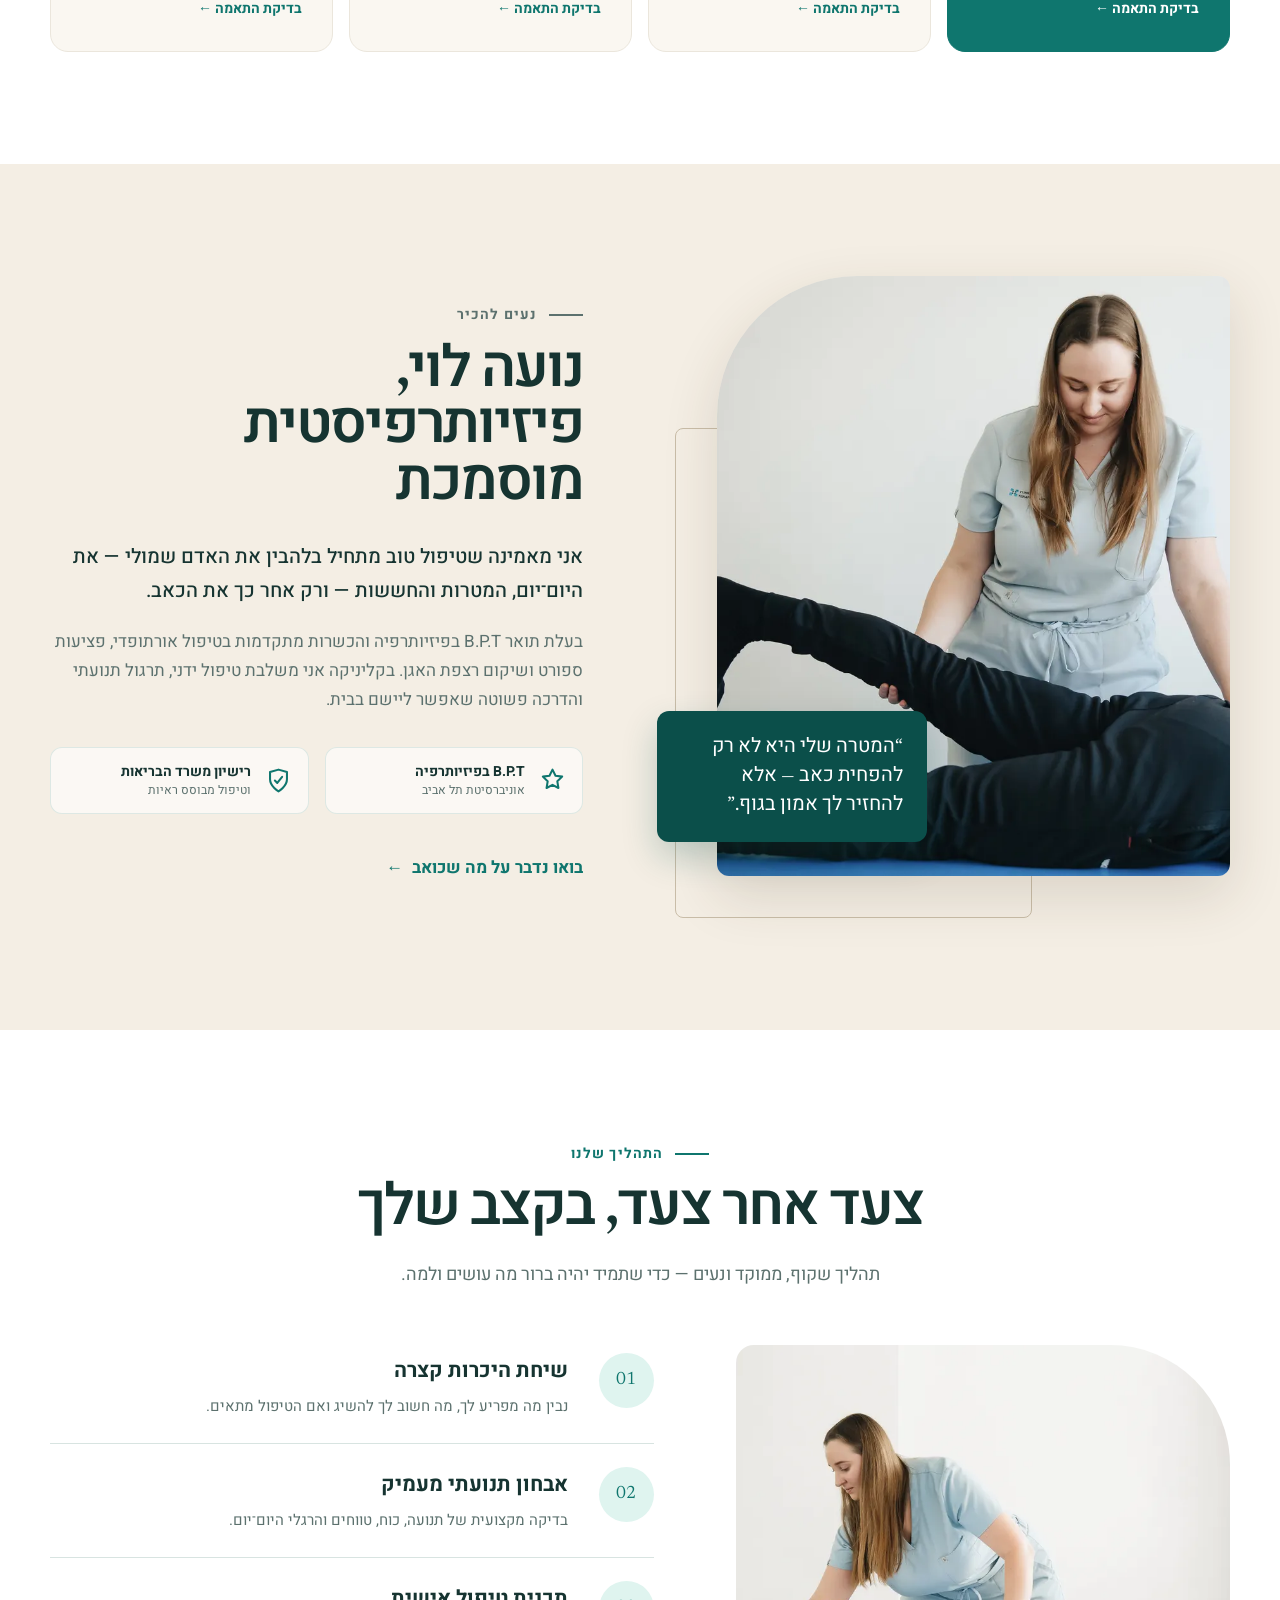
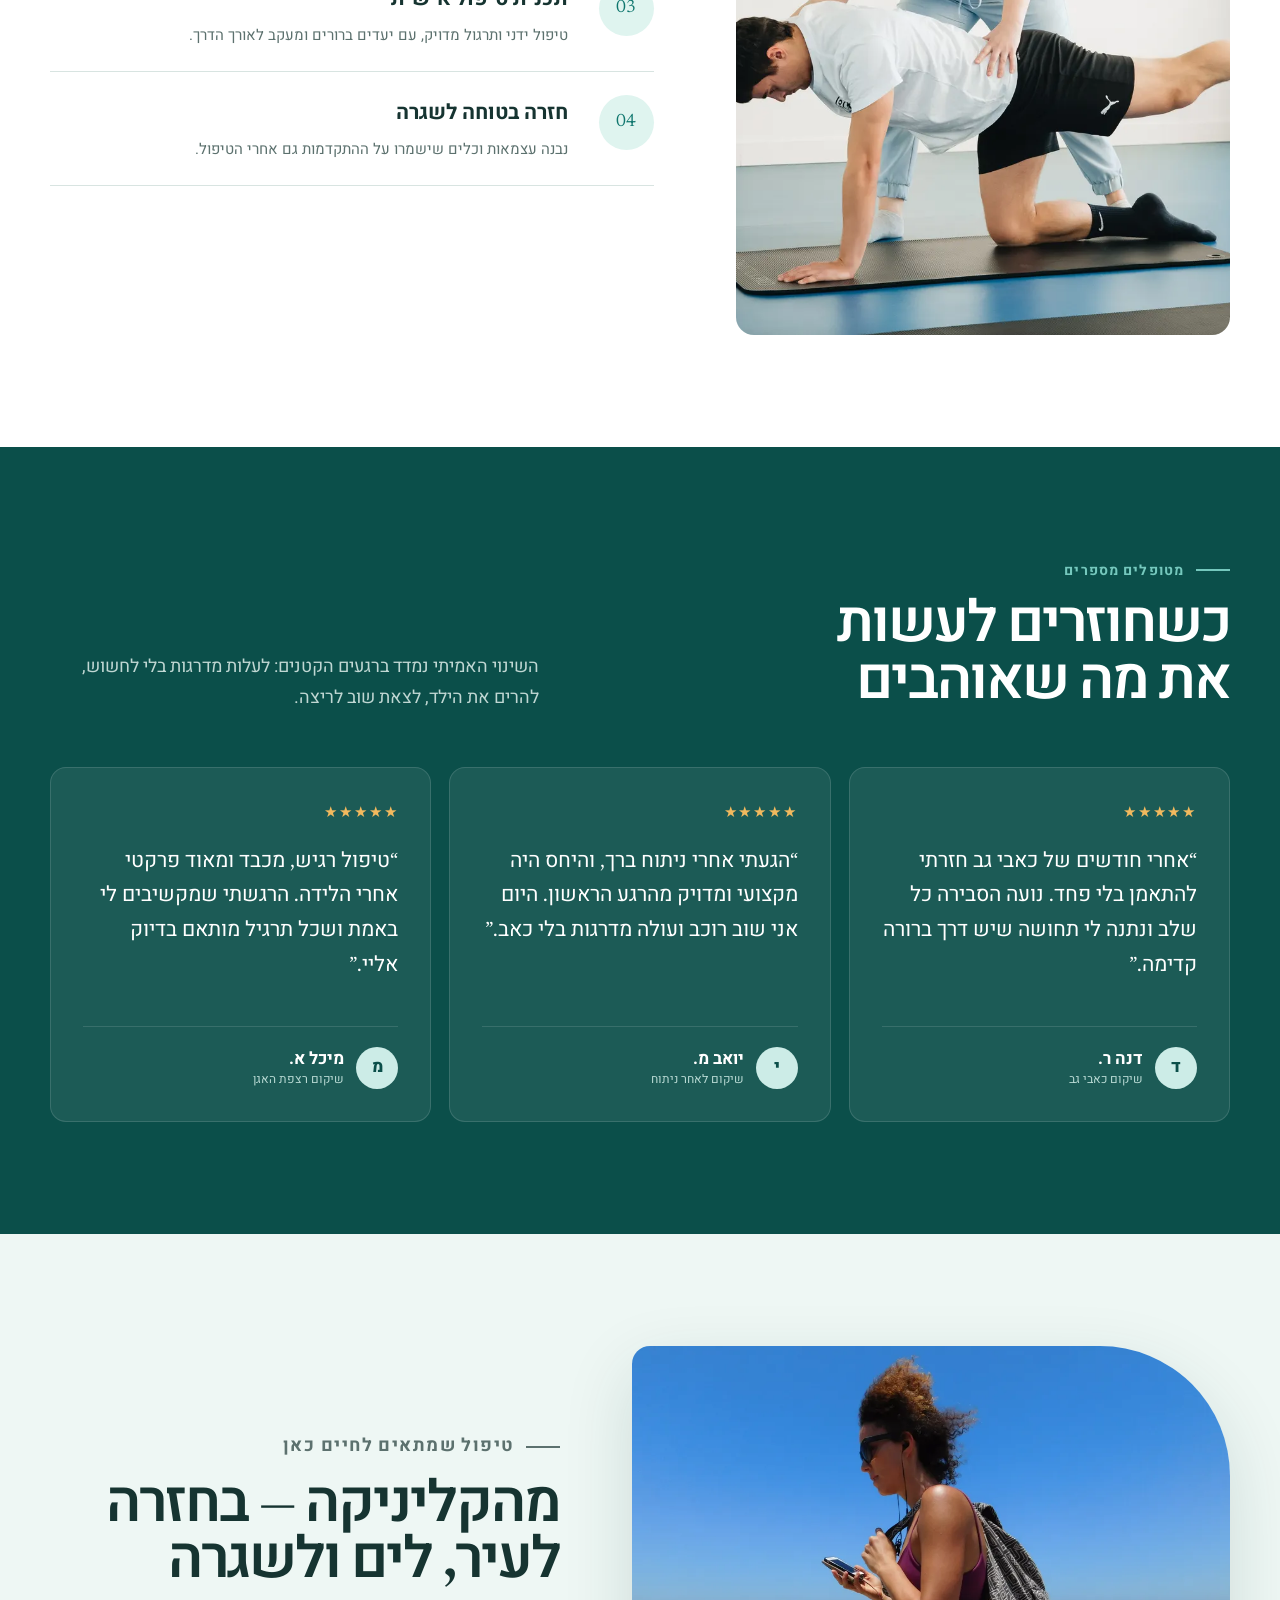
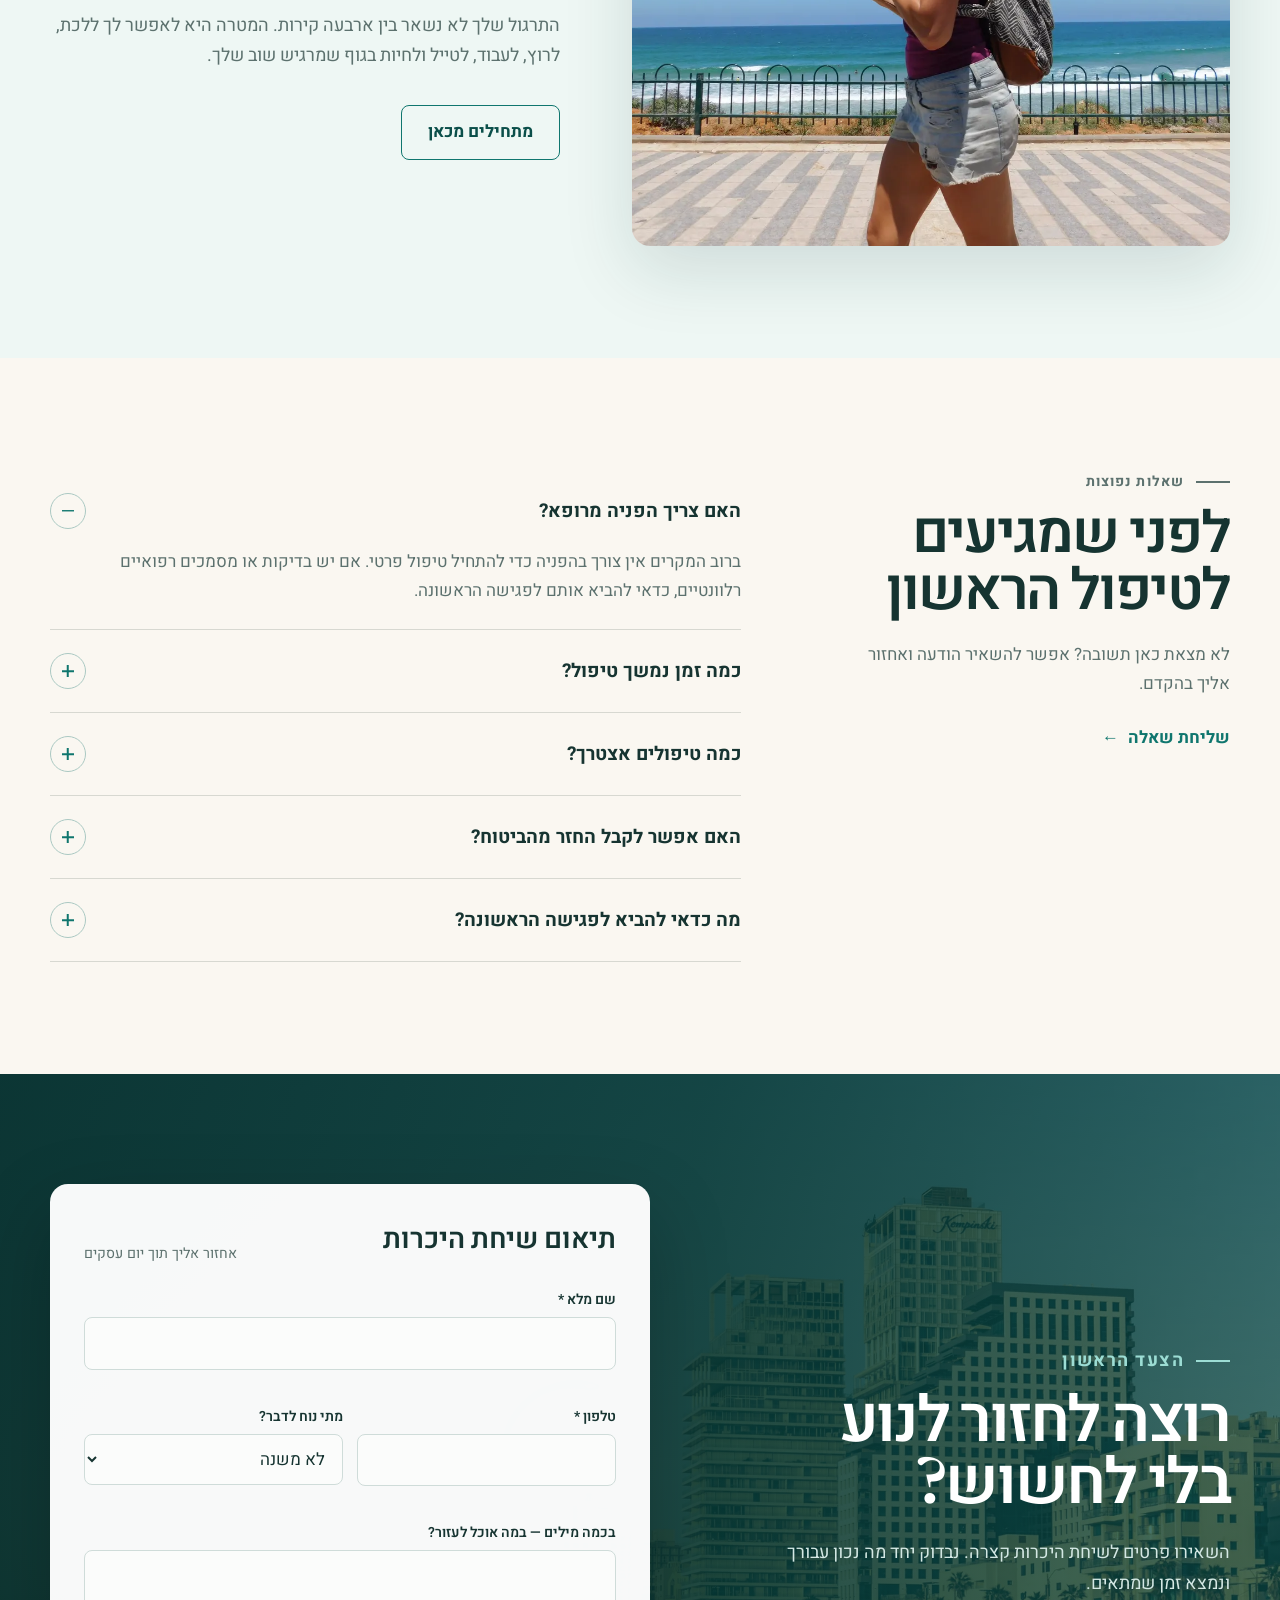
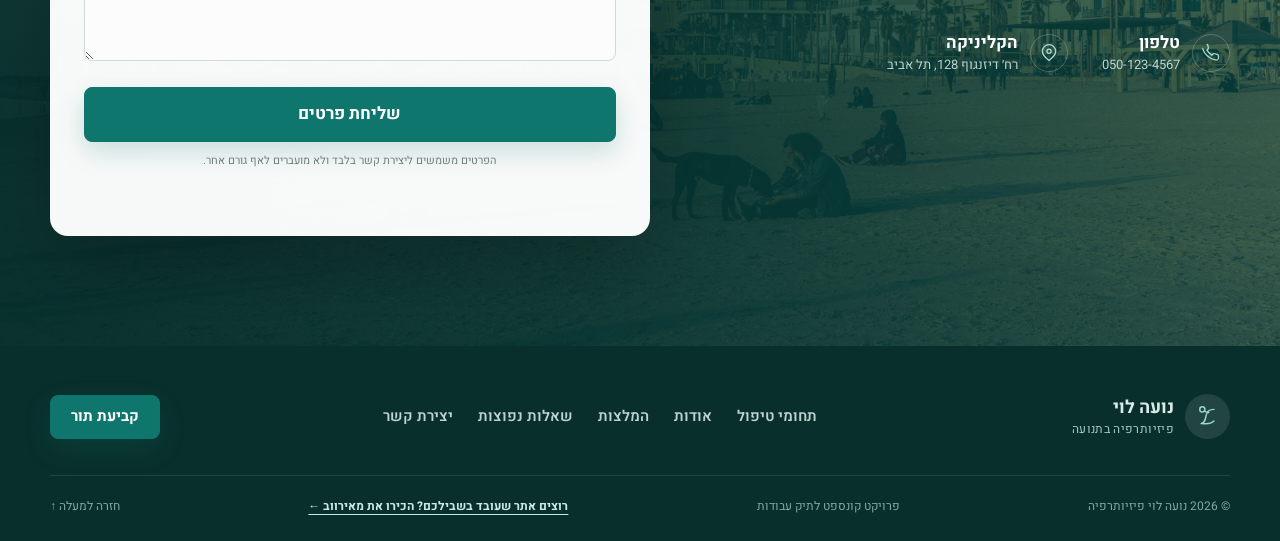
==== commit 5b7ff19d: "Improve accessibility across public pages" ====
--- a/noa-physio-demo/index.html
+++ b/noa-physio-demo/index.html
@@ -6,6 +6,9 @@
   <meta name="theme-color" content="#0f766e">
   <meta name="description" content="נועה לוי — פיזיותרפיה אישית בתל אביב. טיפול בכאבים, פציעות ספורט ושיקום אורתופדי בגישה מקצועית וקשובה.">
   <title>נועה לוי | פיזיותרפיה בתל אביב</title>
+  <link rel="icon" href="favicon.png" type="image/png" sizes="192x192">
+  <link rel="icon" href="favicon.svg" type="image/svg+xml">
+  <link rel="apple-touch-icon" href="favicon.png">
   <link rel="preconnect" href="https://fonts.googleapis.com">
   <link rel="preconnect" href="https://fonts.gstatic.com" crossorigin>
   <link href="https://fonts.googleapis.com/css2?family=Heebo:wght@400;500;600;700;800&amp;family=Newsreader:opsz,wght@6..72,600&amp;display=swap" rel="stylesheet">
@@ -214,7 +217,7 @@
     <div class="container footer-bottom"><span>© 2026 נועה לוי פיזיותרפיה</span><span>פרויקט קונספט לתיק עבודות</span><a class="meirweb-credit" href="https://meirweb.co.il/?utm_source=noa_physio&amp;utm_medium=footer&amp;utm_campaign=site_credit" target="_blank" rel="noopener">רוצים אתר שעובד בשבילכם? הכירו את מאירווב ←</a><a href="#top">חזרה למעלה ↑</a></div>
   </footer>
 
-  <a class="floating-contact" href="#contact" aria-label="מעבר לטופס קביעת תור"><svg viewBox="0 0 24 24" aria-hidden="true"><path d="M20 11.5a8.5 8.5 0 0 1-12.6 7.4L3 20l1.1-4.3A8.5 8.5 0 1 1 20 11.5Z"/><path d="M8 9.5c1.3 3 3 4.7 6 6"/></svg><span>לקביעת תור</span></a>
+  <aside aria-label="קיצור דרך לקביעת תור"><a class="floating-contact" href="#contact" aria-label="מעבר לטופס קביעת תור"><svg viewBox="0 0 24 24" aria-hidden="true"><path d="M20 11.5a8.5 8.5 0 0 1-12.6 7.4L3 20l1.1-4.3A8.5 8.5 0 1 1 20 11.5Z"/><path d="M8 9.5c1.3 3 3 4.7 6 6"/></svg><span>לקביעת תור</span></a></aside>
   <script src="script.js"></script>
 </body>
 </html>
--- a/noa-physio-demo/styles.css
+++ b/noa-physio-demo/styles.css
@@ -100,11 +100,11 @@
 .treatment-card.featured { color: #fff; background: var(--primary); border-color: var(--primary); }
 .icon-circle { width: 58px; height: 58px; display: grid; place-items: center; margin-bottom: 46px; background: #fff; color: var(--primary); border-radius: 50%; }
 .icon-circle svg { width: 33px; height: 33px; fill: none; stroke: currentColor; stroke-width: 1.6; stroke-linecap: round; stroke-linejoin: round; }
-.card-number { position: absolute; top: 30px; left: 28px; color: #9ba9a6; font-family: "Newsreader", serif; font-size: 18px; }
-.featured .card-number { color: #a9d8d1; }
+.card-number { position: absolute; top: 30px; left: 28px; color: #65706e; font-family: "Newsreader", serif; font-size: 18px; }
+.featured .card-number { color: #f0fbf8; }
 .treatment-card h3 { margin: 0 0 12px; font-size: 23px; }
 .treatment-card p { margin: 0 0 20px; color: var(--muted); font-size: 15px; line-height: 1.75; }
-.featured p { color: #d4ebe7; }
+.featured p { color: #e0f5f0; }
 .treatment-card a { margin-top: auto; color: var(--primary); font-size: 14px; font-weight: 700; }
 .featured a { color: #fff; }
 
@@ -137,15 +137,15 @@
 
 .stories { color: #fff; background: var(--primary-dark); }
 .light-heading .eyebrow { color: #75c8bd; }
-.light-heading > p { color: #c0d7d3; }
+.light-heading > p, .stories .light-heading > p { color: #c0d7d3; }
 .stories-grid { display: grid; grid-template-columns: repeat(3, 1fr); gap: 18px; }
 .story-card { padding: 32px; background: rgba(255,255,255,.07); border: 1px solid rgba(255,255,255,.13); border-radius: 16px; }
 .stars { color: #f2b95e; letter-spacing: .12em; font-size: 15px; }
-.story-card blockquote { min-height: 155px; margin: 20px 0 25px; font-family: "Newsreader", "Heebo", serif; font-size: 21px; line-height: 1.65; }
+.story-card blockquote { min-height: 155px; margin: 20px 0 25px; color: #fff; font-family: "Newsreader", "Heebo", serif; font-size: 21px; line-height: 1.65; }
 .story-person { display: flex; align-items: center; gap: 12px; padding-top: 20px; border-top: 1px solid rgba(255,255,255,.12); }
 .story-person > span { width: 42px; height: 42px; display: grid; place-items: center; background: #ccece7; color: var(--primary-dark); border-radius: 50%; font-weight: 800; }
 .story-person strong, .story-person small { display: block; line-height: 1.4; }
-.story-person small { color: #a9c9c4; font-size: 12px; }
+.story-person small { color: #b9dad4; font-size: 12px; }
 
 .local-life { background: #eef7f4; }
 .local-grid { display: grid; grid-template-columns: 1.08fr .92fr; align-items: center; gap: 72px; }
@@ -205,7 +205,7 @@
 .footer-bottom { display: flex; justify-content: space-between; gap: 20px; padding-top: 20px; color: #82a8a2; border-top: 1px solid rgba(255,255,255,.1); font-size: 12px; }
 .footer-bottom .meirweb-credit { color: #c9e9e4; font-weight: 700; text-decoration: underline; text-underline-offset: 4px; transition: color .2s ease; }
 .footer-bottom .meirweb-credit:hover { color: #fff; }
-.floating-contact { position: fixed; z-index: 900; left: 22px; bottom: 22px; min-height: 54px; display: flex; align-items: center; gap: 9px; padding: 10px 17px; color: #fff; background: #168c75; border: 3px solid #fff; border-radius: 30px; box-shadow: 0 12px 32px rgba(0,0,0,.2); font-size: 14px; font-weight: 700; }
+.floating-contact { position: fixed; z-index: 900; left: 22px; bottom: 22px; min-height: 54px; display: flex; align-items: center; gap: 9px; padding: 10px 17px; color: #fff; background: #14765f; border: 3px solid #fff; border-radius: 30px; box-shadow: 0 12px 32px rgba(0,0,0,.2); font-size: 14px; font-weight: 700; }
 .floating-contact svg { width: 24px; height: 24px; fill: none; stroke: currentColor; stroke-width: 1.8; stroke-linecap: round; stroke-linejoin: round; }
 
 @media (max-width: 1060px) {
